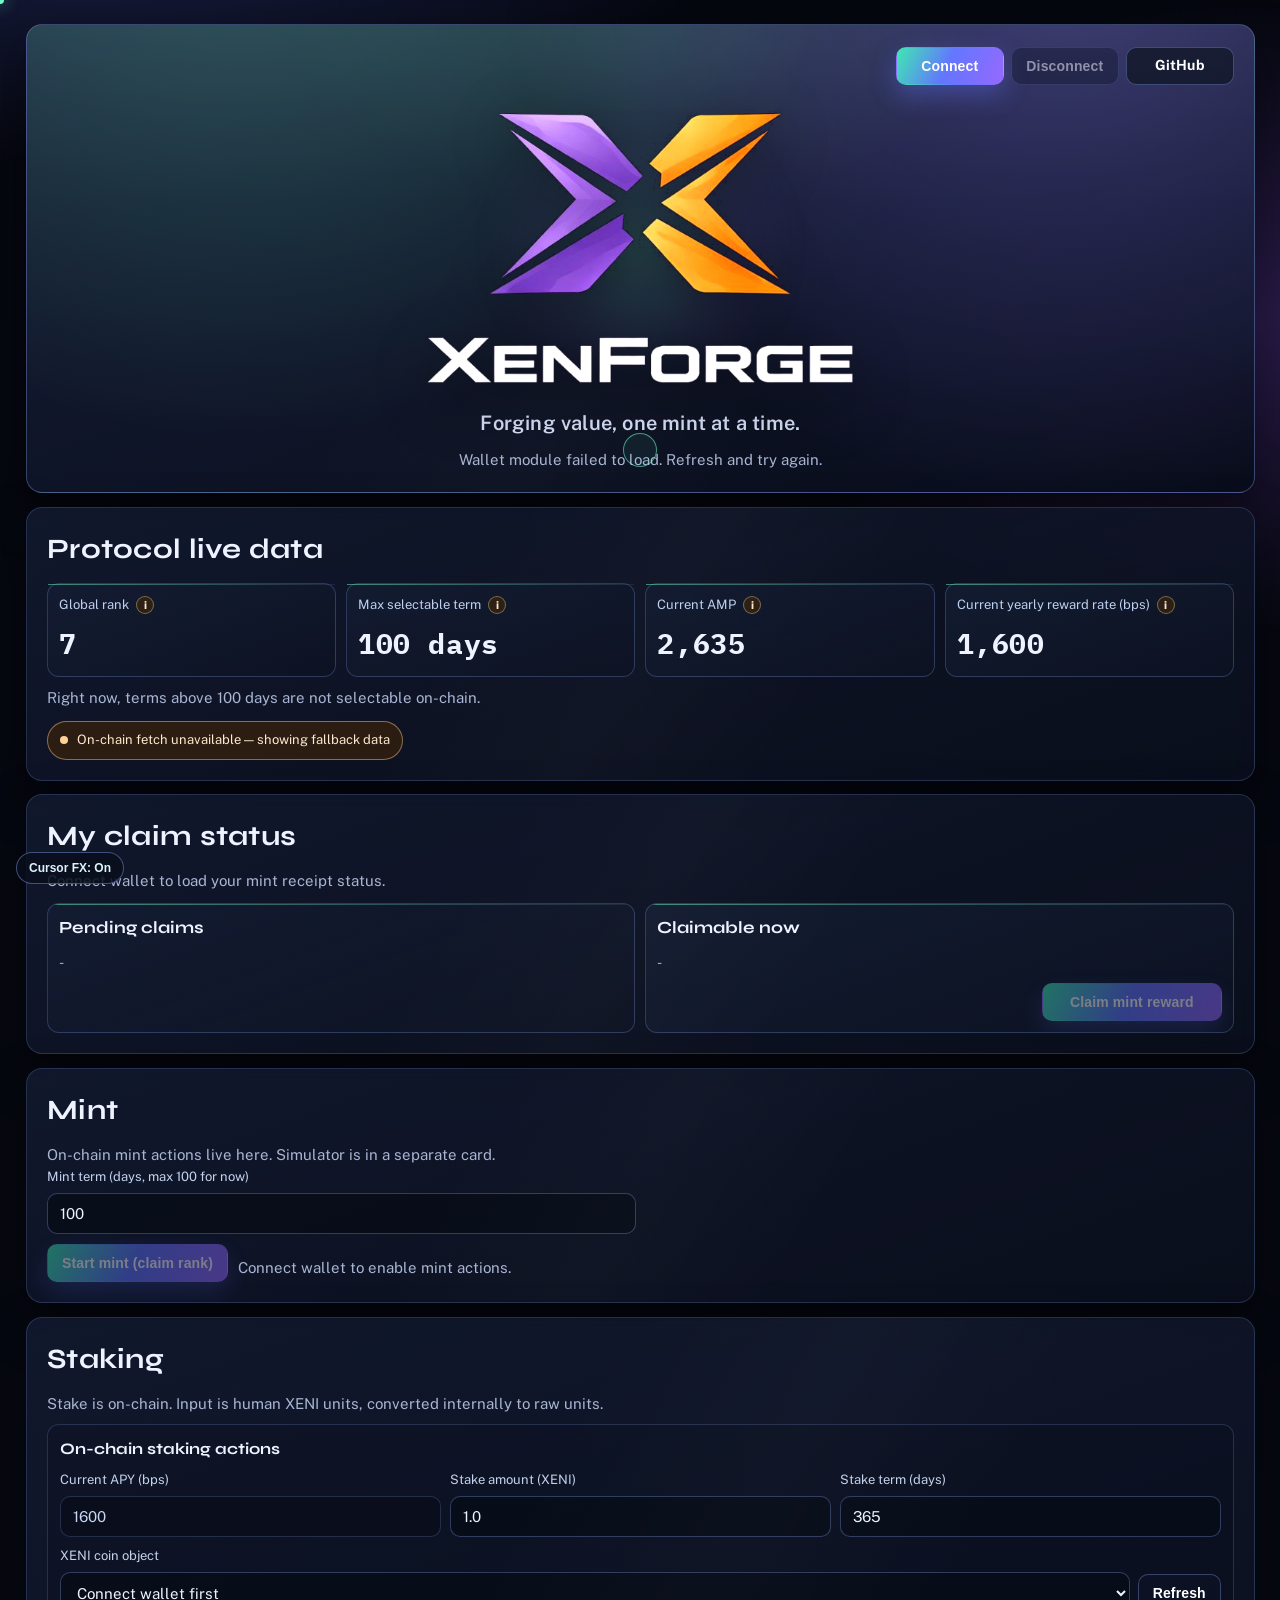
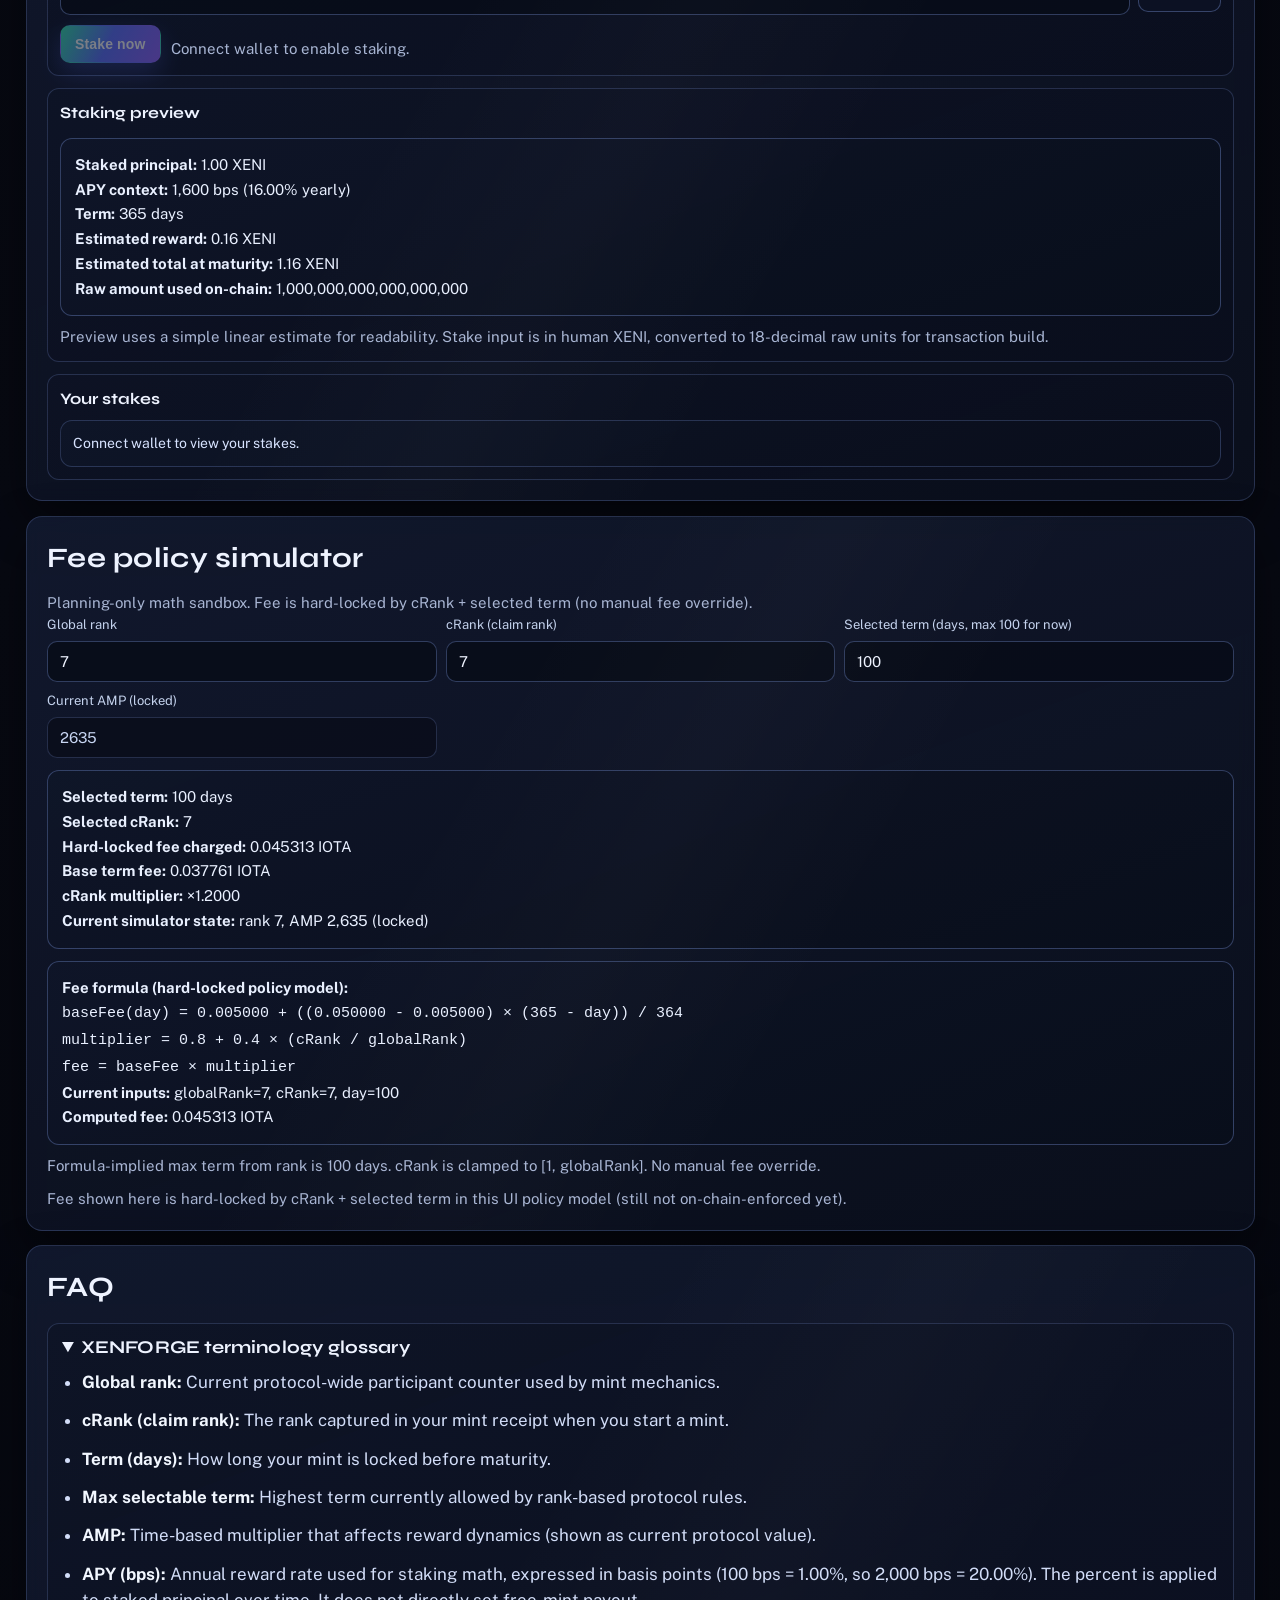
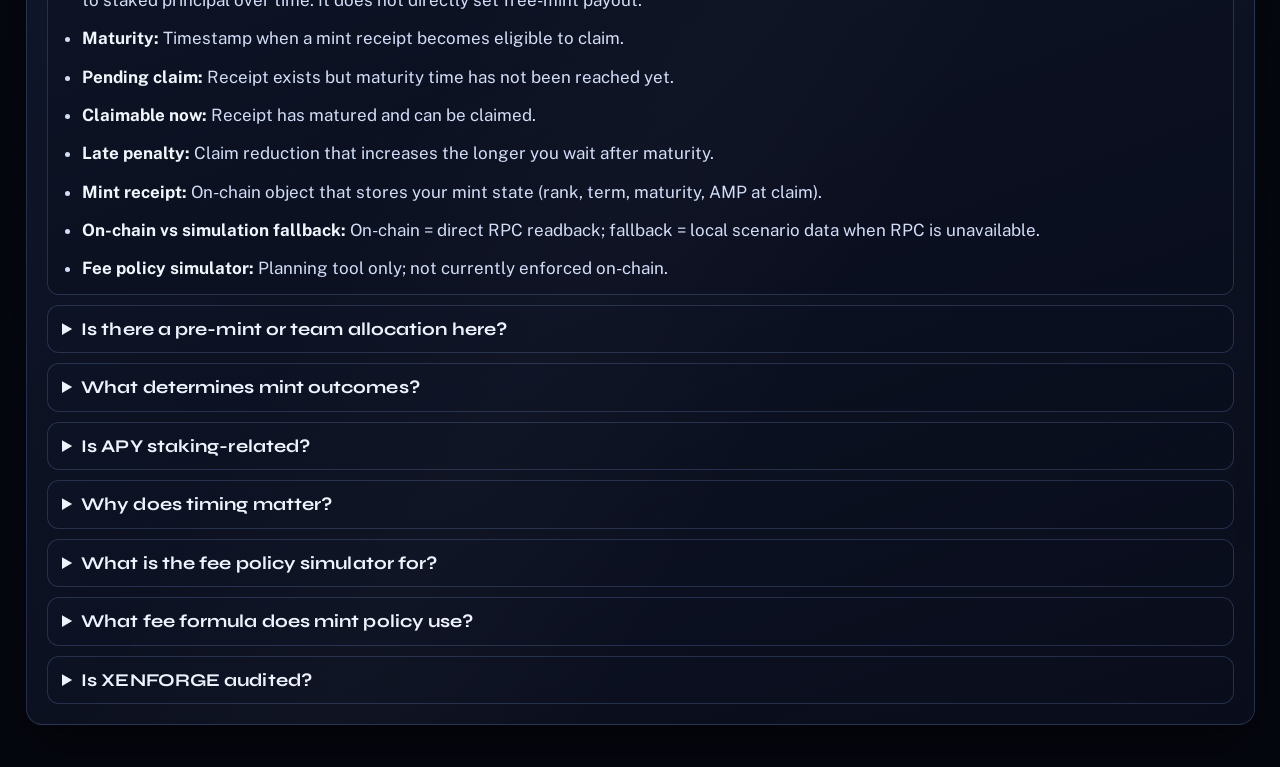
==== web/index.html @ bd79ab34 "xenforge: place claim reward action beside claimable receipt card" ====
<!doctype html>
<html lang="en">
  <head>
    <meta charset="UTF-8" />
    <meta name="viewport" content="width=device-width, initial-scale=1.0" />
    <title>XENFORGE</title>
    <link rel="preconnect" href="https://fonts.googleapis.com" />
    <link rel="preconnect" href="https://fonts.gstatic.com" crossorigin />
    <link href="https://fonts.googleapis.com/css2?family=Syne:wght@700;800&family=Public+Sans:wght@400;500;700;800&family=IBM+Plex+Mono:wght@500;700&display=swap" rel="stylesheet" />
    <link rel="stylesheet" href="./styles.css" />
  </head>
  <body>
    <main class="container">
      <section class="hero card">
        <div class="hero-head">
          <div class="wallet-inline">
            <button id="connectWalletBtn" class="btn primary" type="button">Connect</button>
            <button id="disconnectWalletBtn" class="btn ghost" type="button" disabled>Disconnect</button>
            <a id="githubBtn" class="btn ghost" href="https://github.com/kennermike527-alt/zenforge-iota-move" target="_blank" rel="noopener noreferrer">GitHub</a>
          </div>
        </div>

        <div class="logo-wrap">
          <img src="./assets/zenforge-logo-cutout.png" alt="XENFORGE logo" class="logo" />
        </div>
        <p class="sub hero-tagline">Forging value, one mint at a time.</p>
        <p id="walletStatus" class="subtle">Detecting compatible IOTA wallets…</p>
      </section>

      <section class="card protocol-card">
        <div class="row">
          <h2>Protocol live data</h2>
        </div>

        <div class="metrics">
          <article>
            <div class="label-row"><span class="label">Global rank</span><span class="info-wrap"><span class="info" tabindex="0">i</span><span class="info-tip">Current protocol rank / participant counter.</span></span></div>
            <div id="metricRank" class="value">-</div>
          </article>
          <article>
            <div class="label-row"><span class="label">Max selectable term</span><span class="info-wrap"><span class="info" tabindex="0">i</span><span class="info-tip">Maximum claim term currently allowed by on-chain rank logic.</span></span></div>
            <div id="metricMaxTerm" class="value">-</div>
          </article>
          <article>
            <div class="label-row"><span class="label">Current AMP</span><span class="info-wrap"><span class="info" tabindex="0">i</span><span class="info-tip">Current amplification multiplier from protocol time schedule.</span></span></div>
            <div id="metricAmp" class="value">-</div>
          </article>
          <article>
            <div class="label-row"><span class="label">Current yearly reward rate (bps)</span><span class="info-wrap"><span class="info" tabindex="0">i</span><span class="info-tip">Current annual reward rate in basis points (1 bps = 0.01%).</span></span></div>
            <div id="metricApy" class="value">-</div>
          </article>
        </div>
        <p id="selectableTermHint" class="subtle"></p>
        <div id="liveFetchBar" class="fetch-bar checking">
          <span class="dot" aria-hidden="true"></span>
          <span id="liveFetchText">Checking live chain fetch status…</span>
        </div>
      </section>

      <section class="card">
        <h2>My claim status</h2>
        <p id="claimsHint" class="subtle">Connect wallet to load your mint receipt status.</p>

        <div class="claims-grid">
          <article class="claim-card">
            <h3>Pending claims</h3>
            <div id="pendingClaims" class="claim-body">-</div>
          </article>
          <article class="claim-card">
            <h3>Claimable now</h3>
            <div id="claimableClaims" class="claim-body">-</div>
            <div class="claim-action-row">
              <button id="claimMintBtn" class="btn primary" type="button" disabled>Claim mint reward</button>
            </div>
          </article>
        </div>
      </section>

      <section class="card" id="mintCard">
        <h2>Mint</h2>
        <p class="subtle">On-chain mint actions live here. Simulator is in a separate card.</p>

        <div class="inputs">
          <label>Mint term (days, max 100 for now)<input id="mintTermDays" type="number" min="1" max="100" step="1" value="30" /></label>
        </div>

        <div class="mint-actions">
          <button id="mintNowBtn" class="btn primary" type="button">Start mint (claim rank)</button>
          <span id="mintTxStatus" class="subtle">Connect wallet to enable mint actions.</span>
        </div>
      </section>

      <section class="card" id="stakingCard">
        <h2>Staking</h2>
        <p class="subtle">Stake is on-chain. Input is human XENI units, converted internally to raw units.</p>

        <div class="flow-block">
          <h4 class="flow-title">On-chain staking actions</h4>
          <div class="inputs stake-grid">
            <label>Current APY (bps)<input id="stakeApyBps" type="number" min="0" step="1" value="2000" readonly /></label>
            <label>Stake amount (XENI)<input id="stakeAmount" type="text" inputmode="decimal" value="1.0" /></label>
            <label>Stake term (days)<input id="stakeTermDays" type="number" min="1" max="1000" step="1" value="365" /></label>
            <label class="wide">XENI coin object
              <div class="stake-coin-row">
                <select id="stakeCoinSelect"></select>
                <button id="refreshStakeCoins" class="btn ghost" type="button">Refresh</button>
              </div>
            </label>
          </div>

          <div class="stake-actions">
            <button id="stakeNowBtn" class="btn primary" type="button">Stake now</button>
            <span id="stakeTxStatus" class="subtle">Connect wallet to enable staking.</span>
          </div>
        </div>

        <div class="flow-block">
          <h4 class="flow-title">Staking preview</h4>
          <div id="stakingOutput" class="output-box">Loading staking preview...</div>
          <p id="stakingNote" class="subtle"></p>
        </div>

        <div class="flow-block">
          <h4 class="flow-title">Your stakes</h4>
          <div id="stakeList" class="stakes-list"></div>
        </div>
      </section>

      <section class="card" id="simulatorCard">
        <h2>Fee policy simulator</h2>
        <p class="subtle">Planning-only math sandbox. Fee is hard-locked by cRank + selected term (no manual fee override).</p>

        <div class="inputs sim-grid">
          <label>Global rank<input id="simGlobalRank" type="number" min="1" step="1" value="1" /></label>
          <label>cRank (claim rank)<input id="simCRank" type="number" min="1" step="1" value="1" /></label>
          <label>Selected term (days, max 100 for now)<input id="simTermDays" type="number" min="1" max="100" step="1" value="30" /></label>
          <label>Current AMP (locked)<input id="simAmp" type="number" min="1" step="1" value="3000" readonly /></label>
        </div>

        <div id="feeOutput" class="output-box">Loading simulator...</div>
        <div id="feeFormulaOutput" class="output-box">Loading fee formula...</div>
        <p id="simStateNote" class="subtle"></p>
        <p id="feeNote" class="subtle"></p>
      </section>

      <section id="faq" class="card faq-card">
        <h2>FAQ</h2>

        <details open class="faq-glossary">
          <summary>XENFORGE terminology glossary</summary>
          <ul>
            <li><b>Global rank:</b> Current protocol-wide participant counter used by mint mechanics.</li>
            <li><b>cRank (claim rank):</b> The rank captured in your mint receipt when you start a mint.</li>
            <li><b>Term (days):</b> How long your mint is locked before maturity.</li>
            <li><b>Max selectable term:</b> Highest term currently allowed by rank-based protocol rules.</li>
            <li><b>AMP:</b> Time-based multiplier that affects reward dynamics (shown as current protocol value).</li>
            <li><b>APY (bps):</b> Annual reward rate used for staking math, expressed in basis points (100 bps = 1.00%, so 2,000 bps = 20.00%). The percent is applied to staked principal over time. It does not directly set free-mint payout.</li>
            <li><b>Maturity:</b> Timestamp when a mint receipt becomes eligible to claim.</li>
            <li><b>Pending claim:</b> Receipt exists but maturity time has not been reached yet.</li>
            <li><b>Claimable now:</b> Receipt has matured and can be claimed.</li>
            <li><b>Late penalty:</b> Claim reduction that increases the longer you wait after maturity.</li>
            <li><b>Mint receipt:</b> On-chain object that stores your mint state (rank, term, maturity, AMP at claim).</li>
            <li><b>On-chain vs simulation fallback:</b> On-chain = direct RPC readback; fallback = local scenario data when RPC is unavailable.</li>
            <li><b>Fee policy simulator:</b> Planning tool only; not currently enforced on-chain.</li>
          </ul>
        </details>

        <details>
          <summary>Is there a pre-mint or team allocation here?</summary>
          <p>No. There is no pre-mint or team allocation in this build.</p>
        </details>

        <details>
          <summary>What determines mint outcomes?</summary>
          <p>Free-mint outcomes are driven by cRank vs current global rank (rank delta), selected term, AMP at claim, and claim timing/late-penalty band.</p>
        </details>

        <details>
          <summary>Is APY staking-related?</summary>
          <p>Yes. APY is primarily for staking reward calculations (rate on staked principal over term). Free-mint claim payout uses mint-specific terms (rank delta, term, AMP, and timing).</p>
        </details>

        <details>
          <summary>Why does timing matter?</summary>
          <p>Timing is a user control lever: claim near maturity to protect value. Waiting longer increases the late-claim reduction band.</p>
        </details>

        <details>
          <summary>What is the fee policy simulator for?</summary>
          <p>It is a planning tool for scenario checks (term, fee range, and outcome context). It is intentionally off-chain and does not execute transactions.</p>
        </details>

        <details>
          <summary>What fee formula does mint policy use?</summary>
          <p>Current policy model hard-locks fee by cRank + term:<br/><code>baseFee(day) = baseMin + ((baseMax - baseMin) × (365 - day)) / 364</code><br/><code>multiplier = 0.8 + 0.4 × (cRank / globalRank)</code><br/><code>fee = baseFee × multiplier</code><br/>No manual fee override in the simulator.</p>
        </details>

        <details>
          <summary>Is XENFORGE audited?</summary>
          <p>No. Current build is unaudited and experimental.</p>
        </details>
      </section>
    </main>

    <div id="cursorGlow" class="cursor-glow" aria-hidden="true"></div>
    <div id="cursorDot" class="cursor-dot" aria-hidden="true"></div>
    <button id="cursorToggle" class="cursor-toggle" type="button">Cursor FX: On</button>

    <script type="module" src="./app.js"></script>
  </body>
</html>
---- web/styles.css ----
:root {
  --bg: #070912;
  --bg-soft: #0d1220;
  --card: rgba(12, 17, 32, 0.72);
  --card-strong: rgba(11, 15, 29, 0.9);
  --line: rgba(143, 173, 255, 0.2);
  --line-strong: rgba(143, 173, 255, 0.34);
  --text: #eef3ff;
  --muted: #a8b5d3;
  --mint: #6effc7;
  --amber: #ffd199;
  --violet: #8a7dff;
  --indigo: #5f72ff;
  --danger: #ff8cae;
  --shadow: 0 20px 50px rgba(0, 0, 0, 0.45);
  --lift-shadow: 0 24px 58px rgba(6, 9, 18, 0.7);
  --motion-fast: 150ms;
  --motion-med: 260ms;
}

* {
  box-sizing: border-box;
}

html,
body {
  min-height: 100%;
}

body {
  margin: 0;
  font-family: 'Public Sans', system-ui, sans-serif;
  font-size: 17px;
  line-height: 1.55;
  color: var(--text);
  -webkit-font-smoothing: antialiased;
  text-rendering: optimizeLegibility;
  background:
    radial-gradient(1200px 600px at 7% -5%, rgba(95, 114, 255, 0.32), transparent 60%),
    radial-gradient(900px 540px at 98% 8%, rgba(156, 87, 255, 0.24), transparent 58%),
    radial-gradient(1000px 640px at 50% 120%, rgba(51, 214, 163, 0.17), transparent 62%),
    linear-gradient(180deg, #05070f 0%, #070912 54%, #05070f 100%);
}

@keyframes riseIn {
  from {
    opacity: 0;
    transform: translateY(14px) scale(0.99);
  }
  to {
    opacity: 1;
    transform: translateY(0) scale(1);
  }
}

@keyframes floatLogo {
  0%,
  100% {
    transform: translateY(0px);
  }
  50% {
    transform: translateY(-4px);
  }
}

@keyframes pulseSoft {
  0%,
  100% {
    box-shadow: 0 0 0 0 rgba(110, 255, 199, 0);
  }
  50% {
    box-shadow: 0 0 0 8px rgba(110, 255, 199, 0.08);
  }
}

@keyframes spinHalo {
  from {
    transform: translate(-50%, -50%) rotate(0deg);
  }
  to {
    transform: translate(-50%, -50%) rotate(360deg);
  }
}

body::before {
  content: '';
  position: fixed;
  inset: 0;
  pointer-events: none;
  opacity: 0.14;
  background-image: repeating-linear-gradient(
    to right,
    rgba(255, 255, 255, 0.06) 0,
    rgba(255, 255, 255, 0.06) 1px,
    transparent 1px,
    transparent 56px
  );
}

.container {
  width: min(1600px, 96vw);
  margin: 24px auto 48px;
  display: grid;
  gap: 14px;
}

.card {
  background: linear-gradient(160deg, rgba(19, 27, 50, 0.84), var(--card));
  border: 1px solid var(--line);
  border-radius: 16px;
  padding: 20px;
  box-shadow: var(--shadow);
  backdrop-filter: blur(8px);
  -webkit-backdrop-filter: blur(8px);
  position: relative;
  overflow: hidden;
  transition: transform var(--motion-med) ease, box-shadow var(--motion-med) ease, border-color var(--motion-med) ease;
  animation: riseIn 420ms cubic-bezier(0.2, 0.7, 0.2, 1) both;
}

.card::after {
  content: '';
  position: absolute;
  inset: 0;
  pointer-events: none;
  background: linear-gradient(120deg, transparent 35%, rgba(255, 255, 255, 0.05), transparent 65%);
  opacity: 0.35;
}

.card:hover {
  transform: translateY(-2px);
  box-shadow: var(--lift-shadow);
  border-color: rgba(143, 173, 255, 0.34);
}

.protocol-card {
  overflow: visible;
}

.container > .card:nth-child(1) { animation-delay: 30ms; }
.container > .card:nth-child(2) { animation-delay: 80ms; }
.container > .card:nth-child(3) { animation-delay: 120ms; }
.container > .card:nth-child(4) { animation-delay: 160ms; }
.container > .card:nth-child(5) { animation-delay: 200ms; }

.hero {
  text-align: center;
  padding-top: 22px;
  background:
    radial-gradient(circle at 18% -40%, rgba(110, 255, 199, 0.28), transparent 50%),
    radial-gradient(circle at 85% -20%, rgba(138, 125, 255, 0.34), transparent 48%),
    linear-gradient(160deg, rgba(23, 31, 58, 0.94), rgba(9, 13, 27, 0.96));
  border-color: var(--line-strong);
}

.hero::before {
  content: '';
  position: absolute;
  inset: 0;
  pointer-events: none;
  background:
    radial-gradient(500px 260px at 50% 0%, rgba(110, 255, 199, 0.08), transparent 70%),
    linear-gradient(180deg, rgba(255, 255, 255, 0.03), transparent 40%);
}

.hero-head {
  display: flex;
  justify-content: flex-end;
  align-items: center;
  gap: 8px;
  margin-bottom: 10px;
}

.hero-badge {
  justify-self: start;
  border-radius: 999px;
  font-size: 11px;
  padding: 7px 12px;
  border: 1px solid rgba(110, 255, 199, 0.34);
  color: #dbfff3;
  background: rgba(10, 34, 33, 0.7);
  letter-spacing: 0.08em;
  text-transform: uppercase;
}

.wallet-inline {
  display: grid;
  grid-template-columns: auto auto auto;
  gap: 7px;
}

.wallet-inline .btn {
  height: 38px;
  min-width: 108px;
}

.logo-wrap {
  width: min(460px, 100%);
  margin: 4px auto 6px;
  position: relative;
  animation: floatLogo 6s ease-in-out infinite;
}

.logo {
  width: 100%;
  display: block;
  object-fit: contain;
  filter: saturate(1.12) contrast(1.08) drop-shadow(0 16px 30px rgba(0, 0, 0, 0.45));
  position: relative;
  z-index: 1;
}

.logo-wrap::before {
  content: '';
  position: absolute;
  inset: 16% 12%;
  border-radius: 999px;
  background: radial-gradient(circle, rgba(110, 255, 199, 0.2), rgba(138, 125, 255, 0.08) 52%, transparent 72%);
  filter: blur(18px);
  pointer-events: none;
}

h1,
h2,
h3,
summary {
  font-family: 'Syne', 'Public Sans', sans-serif;
}

h1 {
  margin: 12px 0 6px;
  font-size: clamp(34px, 6.2vw, 52px);
  line-height: 1;
  letter-spacing: 0.02em;
  text-transform: uppercase;
  background: linear-gradient(90deg, #d9fff1, #e7f0ff 45%, #cab8ff 100%);
  -webkit-background-clip: text;
  background-clip: text;
  color: transparent;
  text-shadow: 0 0 26px rgba(110, 255, 199, 0.14);
}

h2 {
  margin: 0 0 12px;
  font-size: clamp(20px, 2.6vw, 28px);
  letter-spacing: 0.01em;
}

h3 {
  margin: 0 0 9px;
  font-size: 17px;
}

.sub {
  color: #d4def7;
  margin: 0;
}

.hero-tagline {
  margin-top: 4px;
  font-size: clamp(16px, 2.2vw, 20px);
  font-weight: 600;
  letter-spacing: 0.01em;
}

.hero-tagline span {
  color: #d8ffef;
}

.subtle {
  color: var(--muted);
  font-size: 15px;
  line-height: 1.5;
  margin: 10px 0 0;
}

.repo-line {
  margin-top: 8px;
}

.repo-link {
  color: #c9f4e5;
  text-decoration: underline;
  text-underline-offset: 2px;
}

.repo-link:hover {
  color: #e8fff6;
}

.risk {
  margin: 12px auto 0;
  width: fit-content;
  border: 1px solid rgba(255, 140, 174, 0.45);
  background: rgba(57, 12, 31, 0.76);
  color: #ffd4e1;
  font-size: 12px;
  border-radius: 999px;
  padding: 7px 12px;
}

.stamp {
  color: #b8c4de;
  font-size: 12px;
  margin-top: 10px;
}

ul {
  margin: 0;
  padding-left: 18px;
  display: grid;
  gap: 8px;
}

.row {
  display: flex;
  justify-content: space-between;
  align-items: center;
  gap: 10px;
}

.badge {
  border-radius: 999px;
  font-size: 13px;
  font-weight: 700;
  padding: 7px 12px;
  border: 1px solid var(--line);
  color: #d1dbf5;
  background: rgba(13, 19, 36, 0.65);
  transition: border-color var(--motion-fast) ease, color var(--motion-fast) ease, background var(--motion-fast) ease;
}

.badge.live {
  border-color: rgba(110, 255, 199, 0.4);
  color: #cbffec;
  background: rgba(10, 42, 33, 0.72);
  animation: pulseSoft 2.8s ease-in-out infinite;
}

.badge.fallback {
  border-color: rgba(255, 209, 153, 0.38);
  color: #ffe7c6;
  background: rgba(53, 33, 13, 0.72);
}

.fetch-bar {
  margin-top: 12px;
  display: inline-flex;
  align-items: center;
  gap: 9px;
  padding: 8px 12px;
  border-radius: 999px;
  border: 1px solid rgba(143, 173, 255, 0.3);
  font-size: 13px;
  color: #d8e3fb;
  background: rgba(11, 18, 33, 0.78);
}

.fetch-bar .dot {
  width: 8px;
  height: 8px;
  border-radius: 999px;
  background: #9fb2dd;
}

.fetch-bar.live {
  border-color: rgba(110, 255, 199, 0.45);
  color: #d2ffef;
  background: rgba(9, 43, 34, 0.78);
}

.fetch-bar.live .dot {
  background: #6effc7;
}

.fetch-bar.fallback {
  border-color: rgba(255, 209, 153, 0.45);
  color: #ffe9cf;
  background: rgba(53, 33, 13, 0.78);
}

.fetch-bar.fallback .dot {
  background: #ffd199;
}

.metrics {
  display: grid;
  grid-template-columns: repeat(4, minmax(0, 1fr));
  gap: 10px;
}

.metrics article,
.claim-card {
  border: 1px solid rgba(143, 173, 255, 0.24);
  border-radius: 12px;
  padding: 11px;
  background: linear-gradient(160deg, rgba(20, 29, 51, 0.88), rgba(13, 19, 35, 0.8));
  transition: transform var(--motion-fast) ease, border-color var(--motion-fast) ease, background var(--motion-med) ease;
  position: relative;
}

.claim-card {
  overflow: hidden;
}

.metrics article {
  overflow: visible;
  z-index: 1;
}

.metrics article:hover,
.metrics article:focus-within {
  z-index: 40;
}

.metrics article::before,
.claim-card::before {
  content: '';
  position: absolute;
  top: 0;
  left: 0;
  right: 0;
  height: 1px;
  background: linear-gradient(90deg, rgba(110, 255, 199, 0.7), rgba(143, 173, 255, 0.15));
  opacity: 0.7;
}

.metrics article:hover,
.claim-card:hover {
  transform: translateY(-1px);
  border-color: rgba(110, 255, 199, 0.35);
  background: linear-gradient(160deg, rgba(25, 37, 65, 0.92), rgba(14, 22, 40, 0.84));
}

.label {
  font-size: 13px;
  color: #bfd0ef;
}

.label-row {
  display: flex;
  align-items: center;
  gap: 7px;
}

.info-wrap {
  position: relative;
  display: inline-flex;
}

.info {
  display: inline-flex;
  width: 18px;
  height: 18px;
  align-items: center;
  justify-content: center;
  border-radius: 999px;
  font-size: 11px;
  font-weight: 800;
  color: #ffe6c9;
  border: 1px solid rgba(255, 209, 153, 0.4);
  background: rgba(58, 37, 14, 0.7);
  cursor: help;
}

.info-tip {
  position: absolute;
  top: calc(100% + 8px);
  left: 0;
  min-width: 220px;
  max-width: min(280px, calc(100vw - 44px));
  padding: 8px 10px;
  border-radius: 10px;
  border: 1px solid rgba(143, 173, 255, 0.35);
  background: rgba(7, 12, 24, 0.96);
  color: #e5eeff;
  font-size: 13px;
  line-height: 1.45;
  display: none;
  pointer-events: none;
  z-index: 20;
  box-shadow: 0 14px 34px rgba(0, 0, 0, 0.4);
}

.info-tip::before {
  content: '';
  position: absolute;
  top: -6px;
  left: 10px;
  width: 10px;
  height: 10px;
  background: rgba(7, 12, 24, 0.96);
  border-left: 1px solid rgba(143, 173, 255, 0.35);
  border-top: 1px solid rgba(143, 173, 255, 0.35);
  transform: rotate(45deg);
}

.metrics article:nth-child(even) .info-tip {
  left: auto;
  right: 0;
}

.metrics article:nth-child(even) .info-tip::before {
  left: auto;
  right: 10px;
}

.info-wrap:hover .info-tip,
.info-wrap:focus-within .info-tip {
  display: block;
}

.info:focus-visible {
  outline: none;
  border-color: rgba(110, 255, 199, 0.65);
  box-shadow: 0 0 0 2px rgba(110, 255, 199, 0.2);
}

.value {
  margin-top: 6px;
  font-size: 28px;
  font-family: 'IBM Plex Mono', ui-monospace, monospace;
  font-weight: 700;
  letter-spacing: 0.02em;
  transition: color var(--motion-fast) ease;
}

.metrics article:hover .value {
  color: #d8ffee;
}

.inputs {
  display: grid;
  grid-template-columns: repeat(2, minmax(0, 1fr));
  gap: 9px;
}

.sim-grid {
  grid-template-columns: repeat(3, minmax(0, 1fr));
}

.stake-grid {
  grid-template-columns: repeat(3, minmax(0, 1fr));
}

.stake-grid .wide {
  grid-column: 1 / -1;
}

.stake-coin-row {
  display: grid;
  grid-template-columns: 1fr auto;
  gap: 8px;
  align-items: center;
}

.mint-actions,
.stake-actions {
  margin-top: 10px;
  display: flex;
  gap: 10px;
  align-items: center;
  flex-wrap: wrap;
}

.stakes-title {
  margin-top: 14px;
}

.stakes-list {
  display: grid;
  gap: 8px;
}

.stake-item {
  border: 1px solid rgba(143, 173, 255, 0.22);
  border-radius: 12px;
  background: linear-gradient(160deg, rgba(15, 22, 41, 0.86), rgba(9, 14, 27, 0.88));
  padding: 12px;
  line-height: 1.55;
  font-size: 14px;
  color: #d7e3ff;
}

.stake-item b {
  color: #f0f6ff;
}

.stake-item-actions {
  margin-top: 10px;
  display: flex;
  gap: 8px;
  justify-content: flex-end;
}

.stake-item-actions .btn {
  min-width: 140px;
}

.tools-card h3 {
  margin: 0 0 8px;
}

.tool-tabs {
  display: inline-flex;
  border: 1px solid rgba(143, 173, 255, 0.28);
  border-radius: 999px;
  padding: 3px;
  background: rgba(10, 15, 30, 0.72);
  gap: 2px;
}

.tab-btn {
  border: 0;
  border-radius: 999px;
  padding: 8px 14px;
  font-size: 13px;
  font-weight: 700;
  color: #b8c8e8;
  background: transparent;
  cursor: pointer;
}

.tab-btn.active {
  color: #eafff7;
  background: linear-gradient(115deg, rgba(56, 230, 176, 0.35), rgba(95, 114, 255, 0.42));
}

.tab-panel {
  margin-top: 10px;
}

.flow-block {
  margin-top: 12px;
  border: 1px solid rgba(143, 173, 255, 0.2);
  border-radius: 12px;
  padding: 12px;
  background: linear-gradient(160deg, rgba(14, 20, 37, 0.66), rgba(10, 14, 29, 0.64));
}

.flow-block:first-of-type {
  margin-top: 8px;
}

.flow-title {
  margin: 0 0 8px;
  font-size: 16px;
  font-family: 'Syne', 'Public Sans', sans-serif;
}

label {
  display: grid;
  gap: 6px;
  font-size: 13px;
  color: #c4d2ed;
}

input,
select {
  width: 100%;
  border: 1px solid rgba(143, 173, 255, 0.3);
  border-radius: 10px;
  background: rgba(8, 12, 24, 0.84);
  color: var(--text);
  padding: 11px 12px;
  font-size: 15px;
  font-family: 'Public Sans', system-ui, sans-serif;
}

input:focus,
select:focus {
  outline: none;
  border-color: rgba(110, 255, 199, 0.55);
  box-shadow: 0 0 0 3px rgba(110, 255, 199, 0.15);
}

input[readonly] {
  background: rgba(10, 14, 28, 0.9);
  border-color: rgba(143, 173, 255, 0.2);
  color: #c8d6f3;
  cursor: not-allowed;
}

.wallet-controls {
  display: grid;
  grid-template-columns: 1fr auto auto;
  gap: 8px;
  margin-top: 8px;
}

.btn {
  border: 1px solid rgba(143, 173, 255, 0.32);
  border-radius: 10px;
  padding: 10px 14px;
  color: #fff;
  cursor: pointer;
  background: linear-gradient(160deg, rgba(35, 46, 78, 0.92), rgba(20, 29, 53, 0.95));
  font-size: 14px;
  font-weight: 700;
  letter-spacing: 0.01em;
  text-decoration: none;
  display: inline-flex;
  align-items: center;
  justify-content: center;
  transition: transform 120ms ease, box-shadow 120ms ease, border-color 120ms ease;
}

.btn:hover {
  transform: translateY(-1px);
  border-color: rgba(143, 173, 255, 0.52);
}

.btn:active {
  transform: translateY(0);
}

.btn.primary {
  background: linear-gradient(115deg, #38e6b0, #5f72ff 48%, #9366ff);
  border-color: transparent;
  box-shadow: 0 10px 24px rgba(95, 114, 255, 0.36);
}

.btn.primary:hover {
  box-shadow: 0 14px 32px rgba(95, 114, 255, 0.46);
}

.btn.ghost {
  background: rgba(13, 19, 37, 0.82);
}

.btn:disabled {
  opacity: 0.45;
  cursor: not-allowed;
}

.output-box {
  margin-top: 12px;
  border: 1px solid rgba(143, 173, 255, 0.3);
  border-radius: 12px;
  background: linear-gradient(160deg, rgba(15, 22, 41, 0.9), rgba(9, 14, 27, 0.92));
  color: #e9f0ff;
  padding: 14px;
  line-height: 1.65;
  font-size: 15px;
}

summary {
  cursor: pointer;
  font-weight: 700;
  letter-spacing: 0.005em;
  transition: color var(--motion-fast) ease;
}

summary:hover {
  color: #d8e6ff;
}

details {
  border-top: 1px solid rgba(143, 173, 255, 0.18);
  padding-top: 9px;
  margin-top: 9px;
}

details:first-of-type {
  border-top: 0;
  padding-top: 0;
  margin-top: 0;
}

details p {
  color: var(--muted);
  font-size: 15px;
  line-height: 1.6;
  margin: 8px 0 0;
}

.faq-card h2 {
  margin-bottom: 14px;
}

.faq-card details {
  border: 1px solid rgba(143, 173, 255, 0.2);
  border-radius: 12px;
  background: linear-gradient(160deg, rgba(14, 20, 37, 0.7), rgba(10, 14, 29, 0.64));
  padding: 12px 14px;
  margin-top: 10px;
}

.faq-card details:first-of-type {
  border-top: 1px solid rgba(143, 173, 255, 0.2);
  padding-top: 12px;
  margin-top: 0;
}

.faq-card summary {
  font-size: 18px;
  line-height: 1.25;
}

.faq-card details[open] summary {
  margin-bottom: 10px;
}

.faq-card details p {
  color: #cedaf4;
  font-size: 15px;
  line-height: 1.6;
  margin-top: 6px;
}

.faq-card details ul {
  margin: 2px 0 0;
  padding-left: 20px;
  gap: 12px;
}

.faq-card details li {
  color: #d2ddf8;
  line-height: 1.55;
}

.faq-card details li b {
  color: #f2f7ff;
}

#claimsHint {
  margin-bottom: 12px;
  line-height: 1.4;
  word-break: break-word;
}

.claims-grid {
  display: grid;
  grid-template-columns: repeat(2, minmax(0, 1fr));
  gap: 10px;
}

.claim-body {
  color: var(--muted);
  font-size: 14px;
  line-height: 1.6;
}

.claim-action-row {
  margin-top: 10px;
  display: flex;
  justify-content: flex-end;
}

.claim-action-row .btn {
  min-width: 180px;
}

.claim-ok {
  color: var(--mint);
}

.claim-warn {
  color: var(--amber);
}

.cursor-dot,
.cursor-glow {
  position: fixed;
  top: 0;
  left: 0;
  transform: translate(-50%, -50%);
  pointer-events: none;
  z-index: 9999;
  opacity: 0;
}

.cursor-dot {
  width: 8px;
  height: 8px;
  border-radius: 999px;
  background: #6effc7;
  box-shadow: 0 0 16px rgba(110, 255, 199, 0.75);
}

.cursor-glow {
  width: 34px;
  height: 34px;
  border-radius: 999px;
  border: 1px solid rgba(110, 255, 199, 0.55);
  background: rgba(110, 255, 199, 0.06);
  transition: width 120ms ease, height 120ms ease, border-color 120ms ease, background 120ms ease;
}

.cursor-glow.active {
  width: 52px;
  height: 52px;
  border-color: rgba(143, 173, 255, 0.8);
  background: rgba(143, 173, 255, 0.14);
}

.cursor-toggle {
  position: fixed;
  left: 16px;
  bottom: 16px;
  z-index: 10000;
  border: 1px solid rgba(143, 173, 255, 0.42);
  border-radius: 999px;
  padding: 8px 12px;
  font-size: 12px;
  font-weight: 700;
  color: #dff3ff;
  background: rgba(9, 15, 28, 0.86);
}

.cursor-toggle:hover {
  border-color: rgba(110, 255, 199, 0.52);
}

@media (hover: hover) and (pointer: fine) {
  body.cursor-fx-enabled,
  body.cursor-fx-enabled a,
  body.cursor-fx-enabled button,
  body.cursor-fx-enabled input,
  body.cursor-fx-enabled select,
  body.cursor-fx-enabled textarea,
  body.cursor-fx-enabled summary,
  body.cursor-fx-enabled [role='button'] {
    cursor: none !important;
  }

  body.cursor-fx-enabled .cursor-dot,
  body.cursor-fx-enabled .cursor-glow {
    opacity: 1;
  }
}

@media (hover: none), (pointer: coarse) {
  .cursor-toggle,
  .cursor-dot,
  .cursor-glow {
    display: none !important;
  }
}

@media (prefers-reduced-motion: reduce) {
  *,
  *::before,
  *::after {
    animation: none !important;
    transition-duration: 0ms !important;
    scroll-behavior: auto !important;
  }

  .cursor-toggle,
  .cursor-dot,
  .cursor-glow {
    display: none !important;
  }
}

@media (max-width: 980px) {
  .metrics {
    grid-template-columns: repeat(2, minmax(0, 1fr));
  }

  .sim-grid,
  .stake-grid {
    grid-template-columns: repeat(2, minmax(0, 1fr));
  }
}

@media (max-width: 840px) {
  .faq-card summary {
    font-size: 16px;
  }

  .faq-card details {
    padding: 11px 12px;
  }

  .inputs {
    grid-template-columns: 1fr;
  }

  .sim-grid,
  .stake-grid {
    grid-template-columns: 1fr;
  }

  .wallet-controls {
    grid-template-columns: 1fr;
  }

  .stake-coin-row {
    grid-template-columns: 1fr;
  }

  .hero-head {
    grid-template-columns: 1fr;
  }

  .wallet-inline {
    grid-template-columns: 1fr;
    min-width: 0;
  }

  .claims-grid {
    grid-template-columns: 1fr;
  }

  .claim-action-row {
    justify-content: flex-start;
  }
}
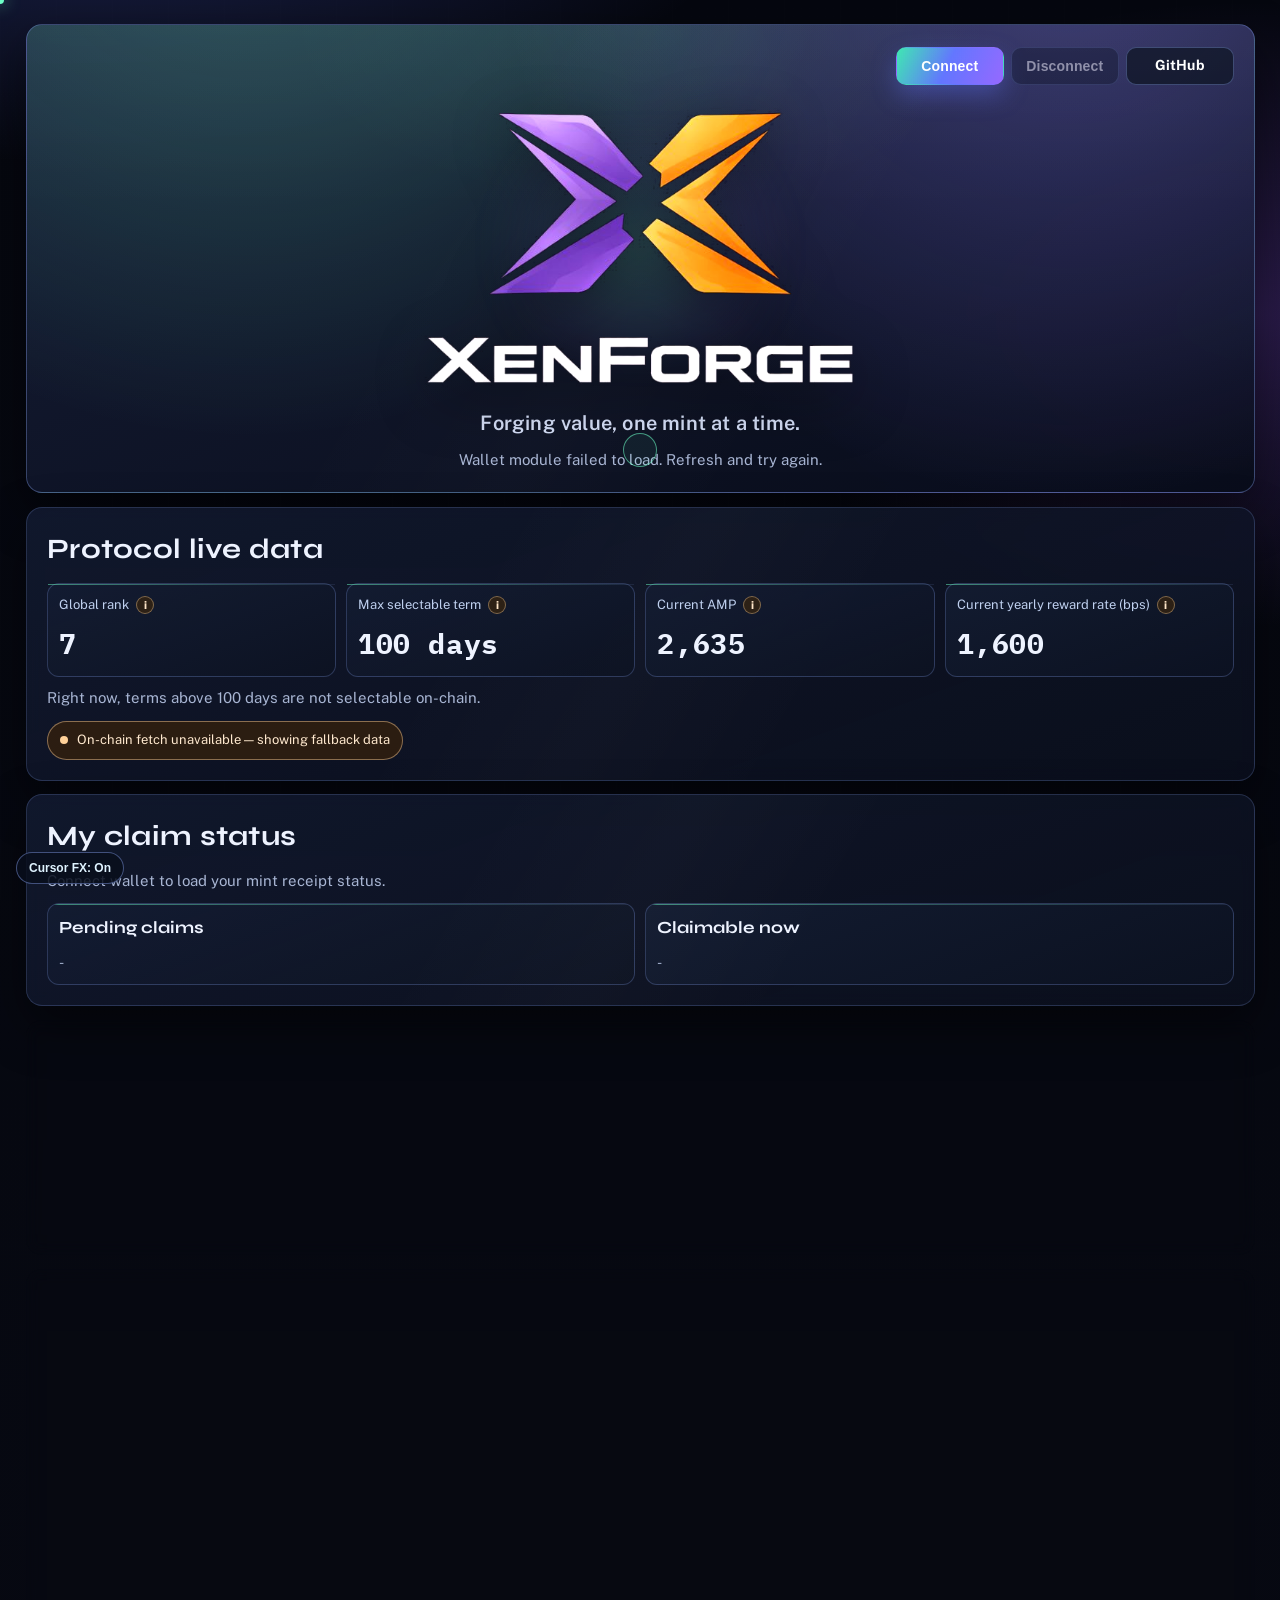
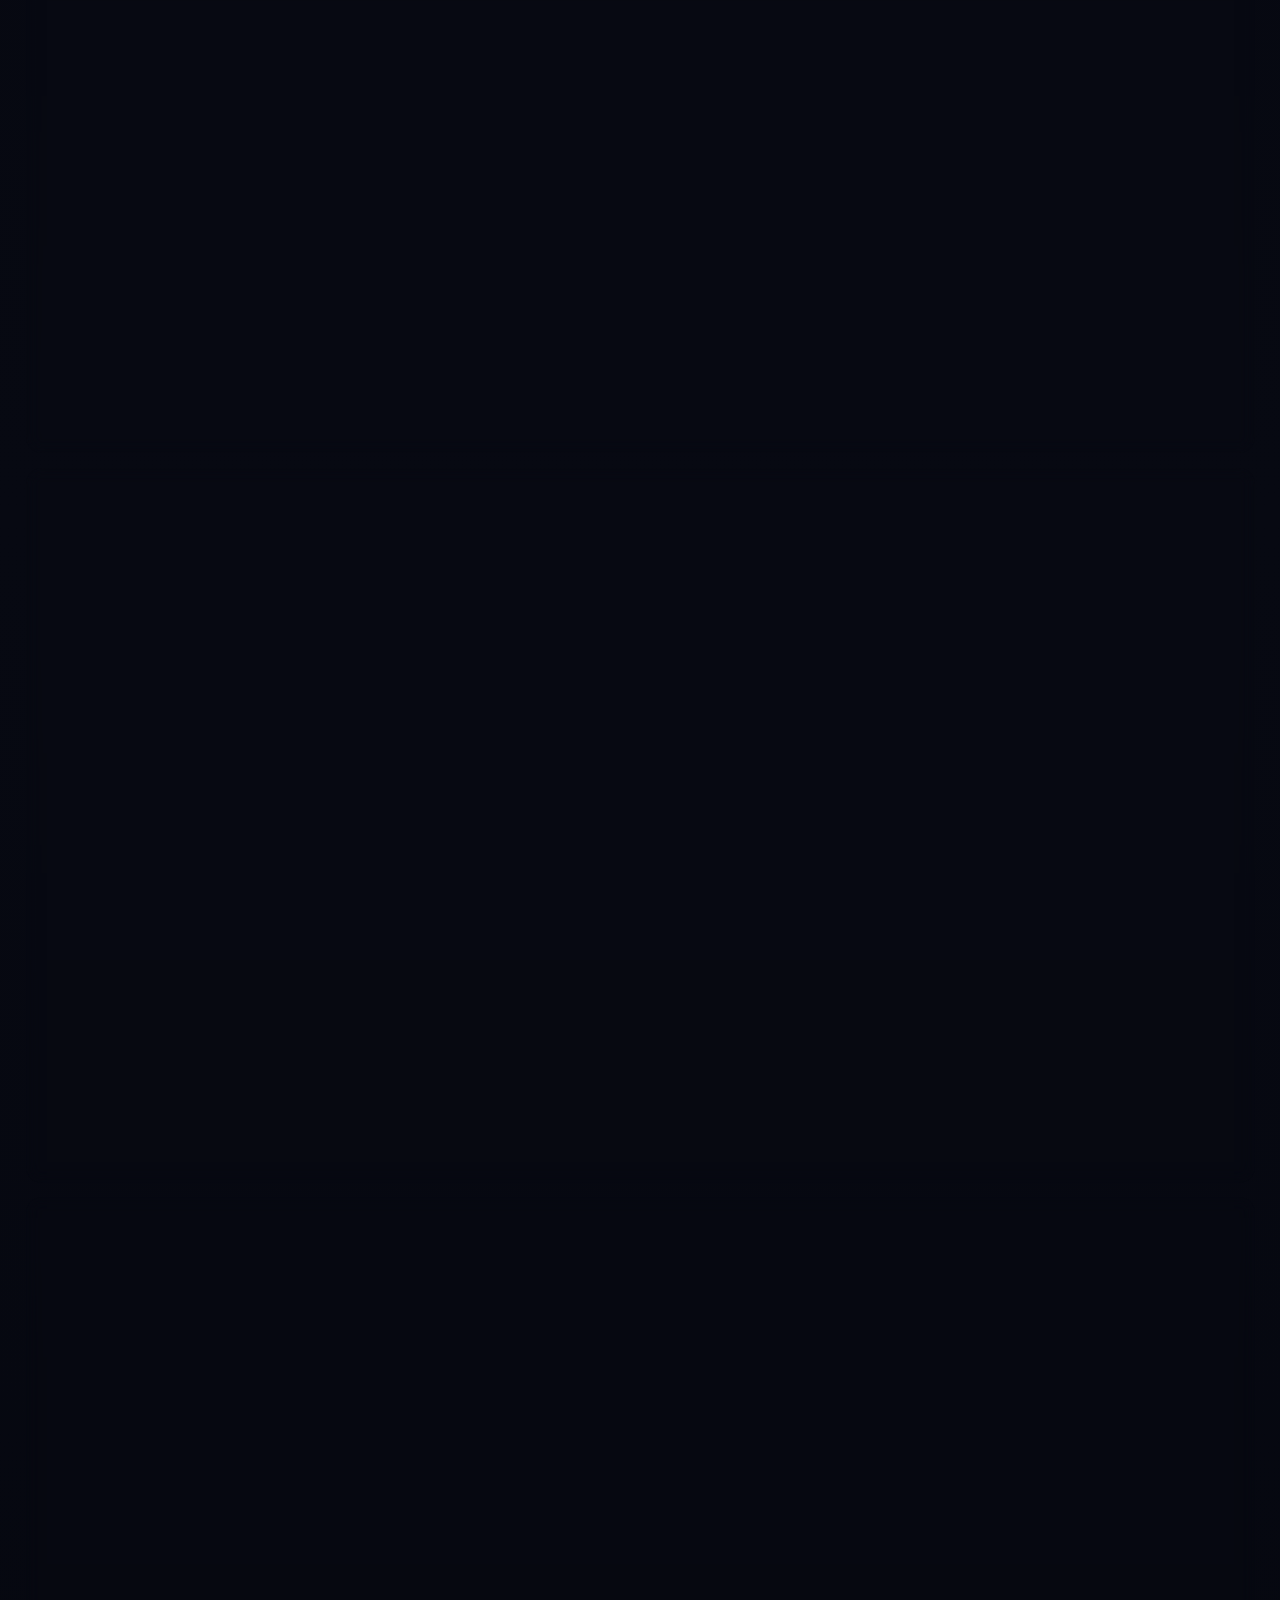
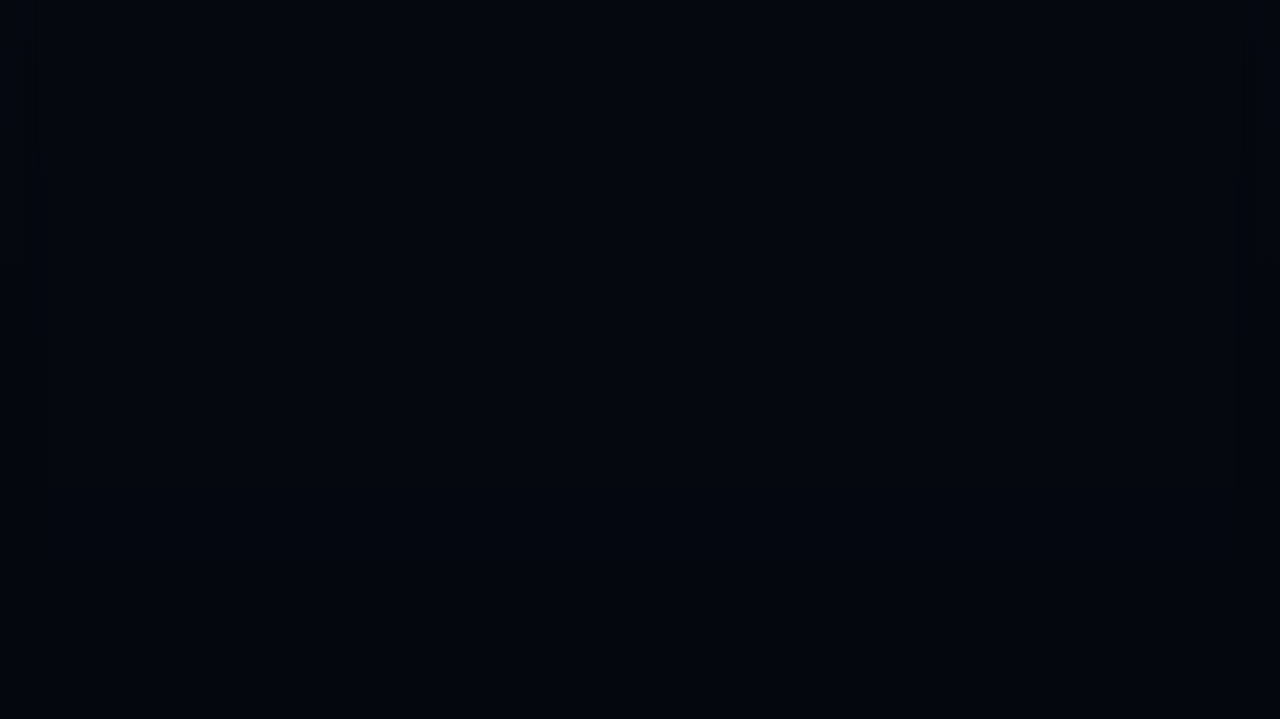
==== commit ef391a6d: "xenforge: hard-hide claim action row with display none when not claimable" ====
--- a/web/index.html
+++ b/web/index.html
@@ -69,7 +69,7 @@
           <article class="claim-card">
             <h3>Claimable now</h3>
             <div id="claimableClaims" class="claim-body">-</div>
-            <div class="claim-action-row">
+            <div id="claimActionRow" class="claim-action-row" style="display:none" hidden aria-hidden="true">
               <button id="claimMintBtn" class="btn primary" type="button" disabled>Claim mint reward</button>
             </div>
           </article>
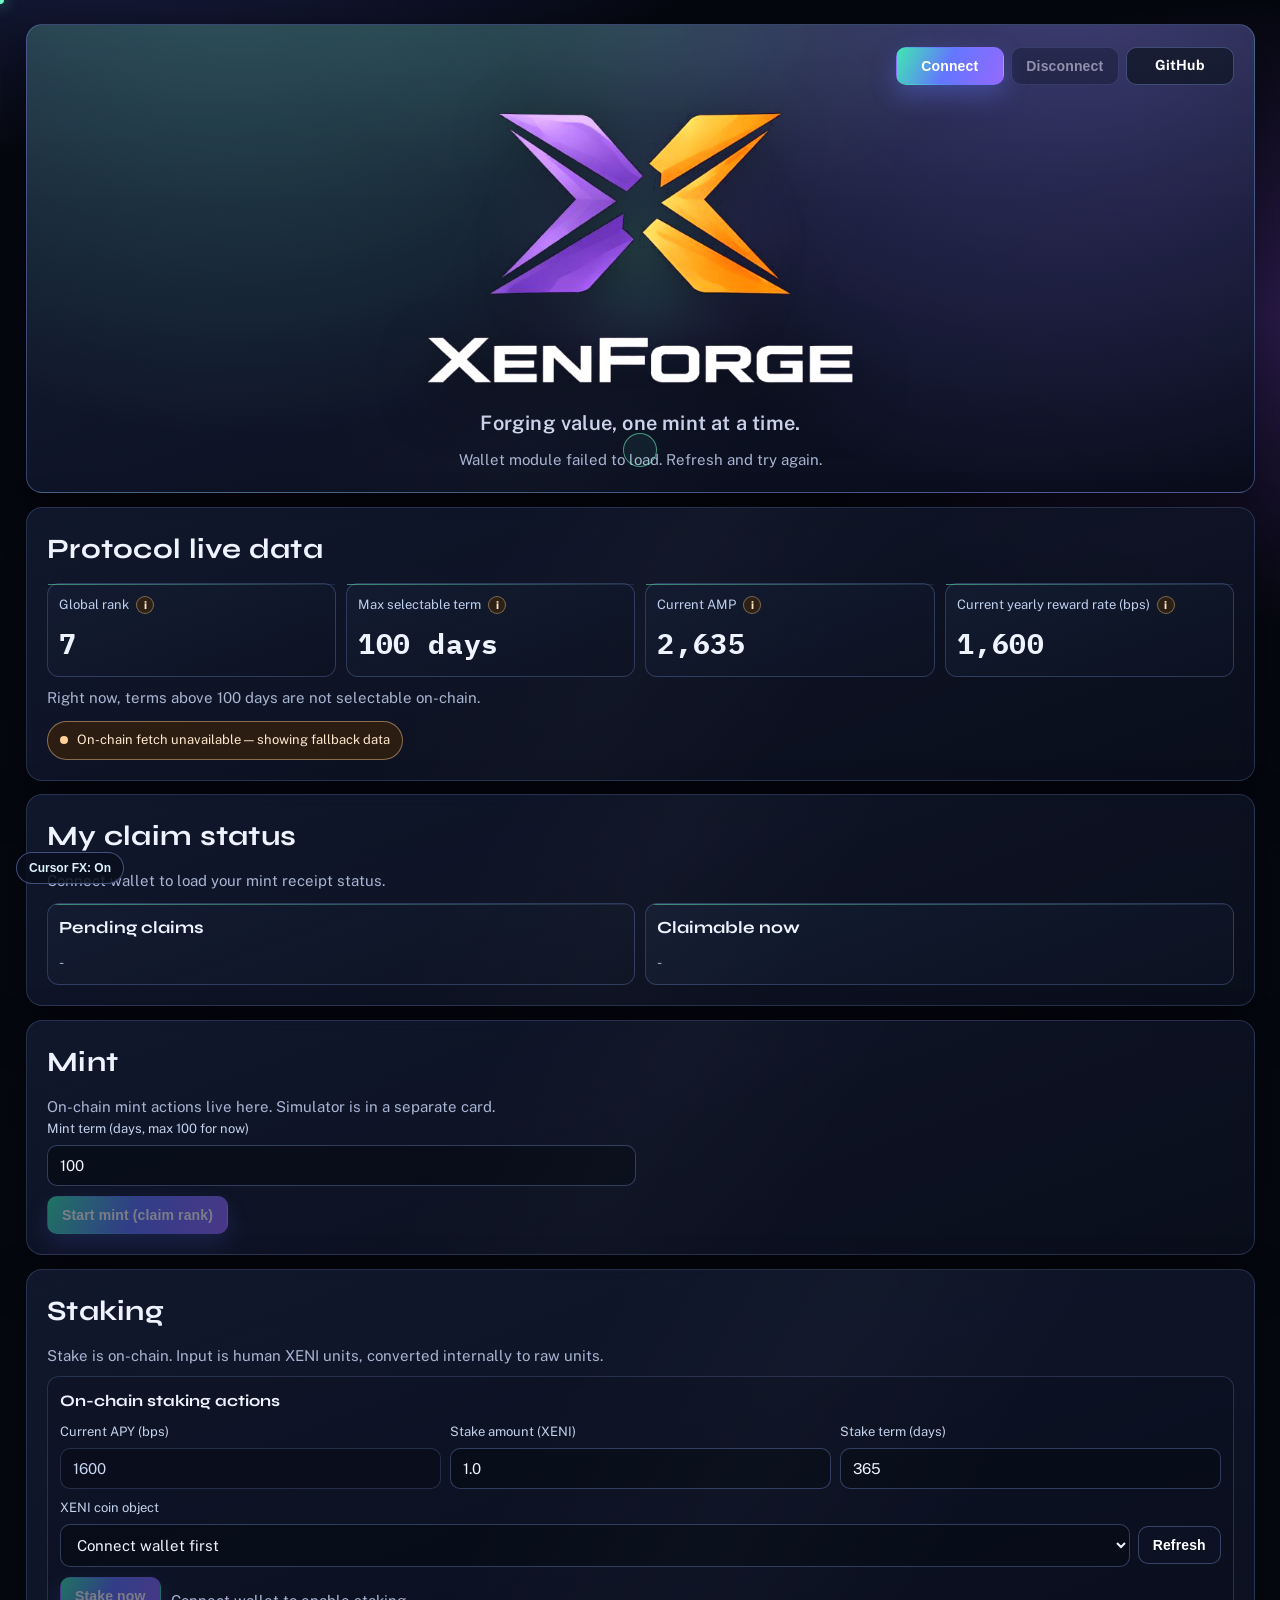
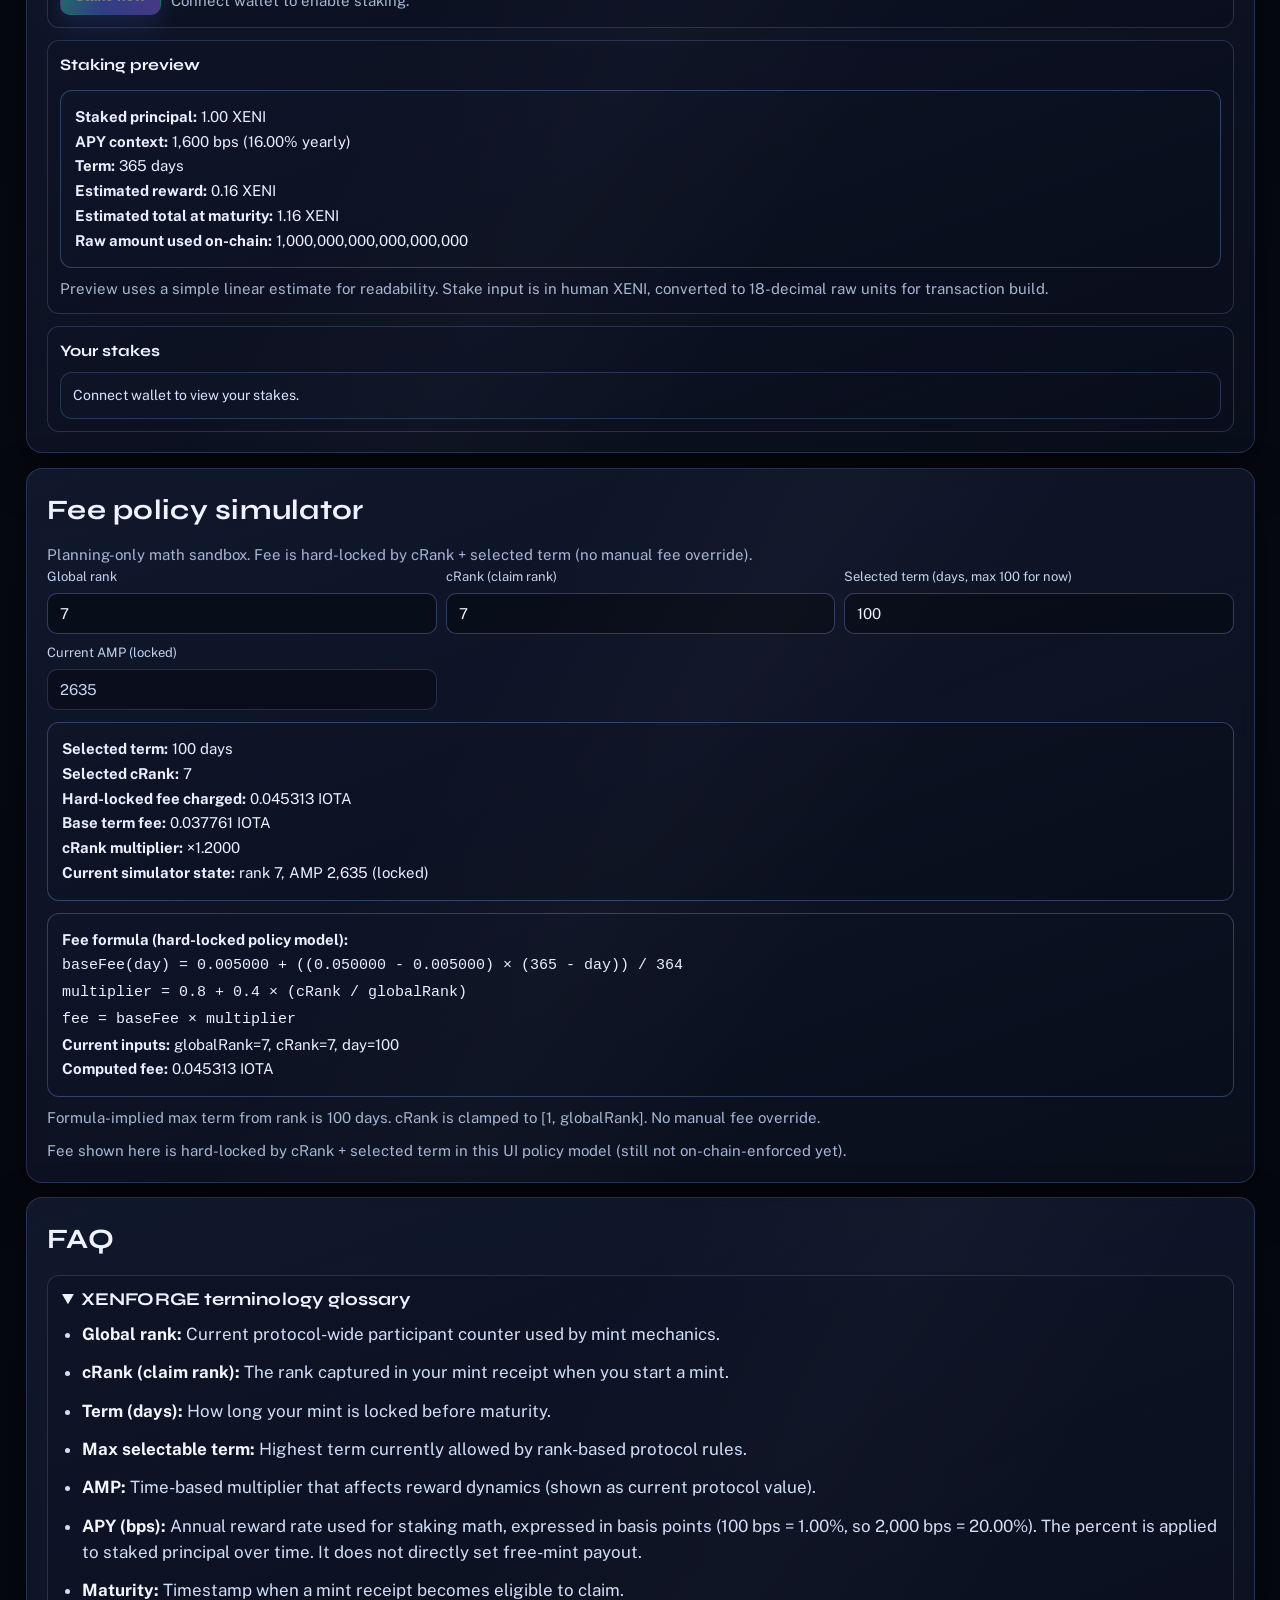
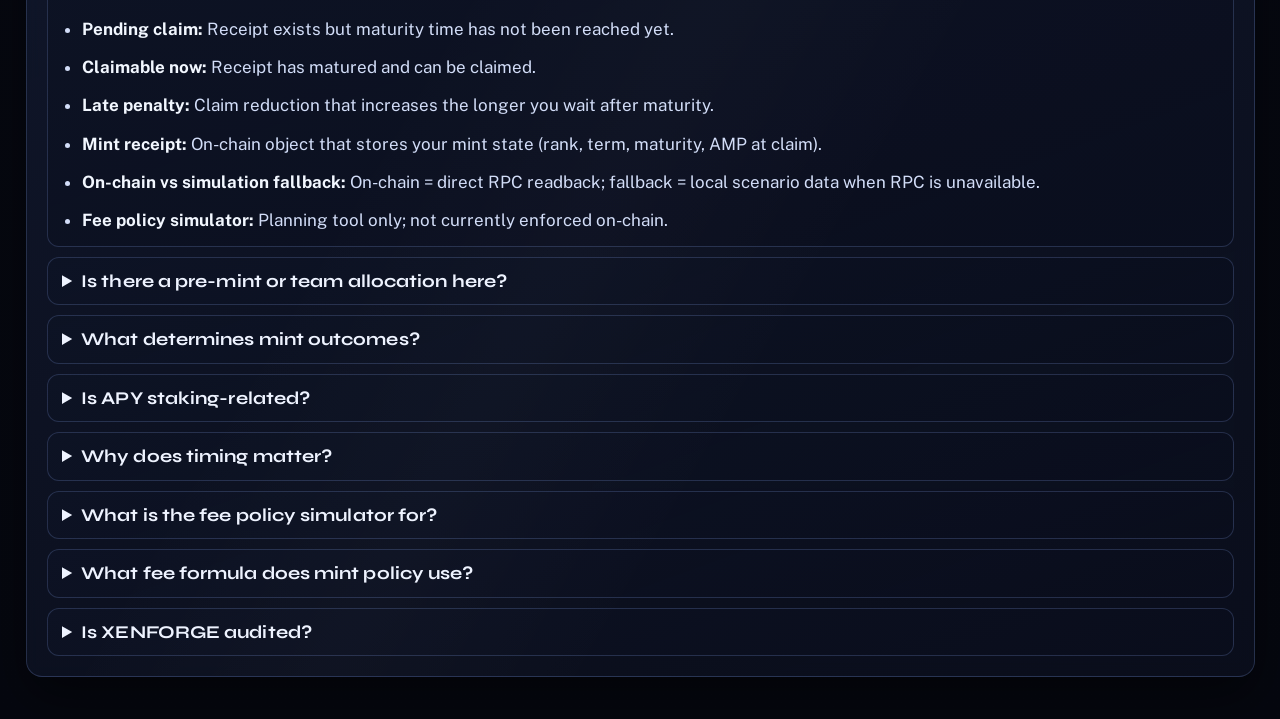
==== commit aef08abb: "xenforge: remove default mint status text and hide empty status row" ====
--- a/web/index.html
+++ b/web/index.html
@@ -86,7 +86,7 @@
 
         <div class="mint-actions">
           <button id="mintNowBtn" class="btn primary" type="button">Start mint (claim rank)</button>
-          <span id="mintTxStatus" class="subtle">Connect wallet to enable mint actions.</span>
+          <span id="mintTxStatus" class="subtle"></span>
         </div>
       </section>
 
--- a/web/styles.css
+++ b/web/styles.css
@@ -563,6 +563,10 @@
   flex-wrap: wrap;
 }
 
+#mintTxStatus:empty {
+  display: none;
+}
+
 .stakes-title {
   margin-top: 14px;
 }
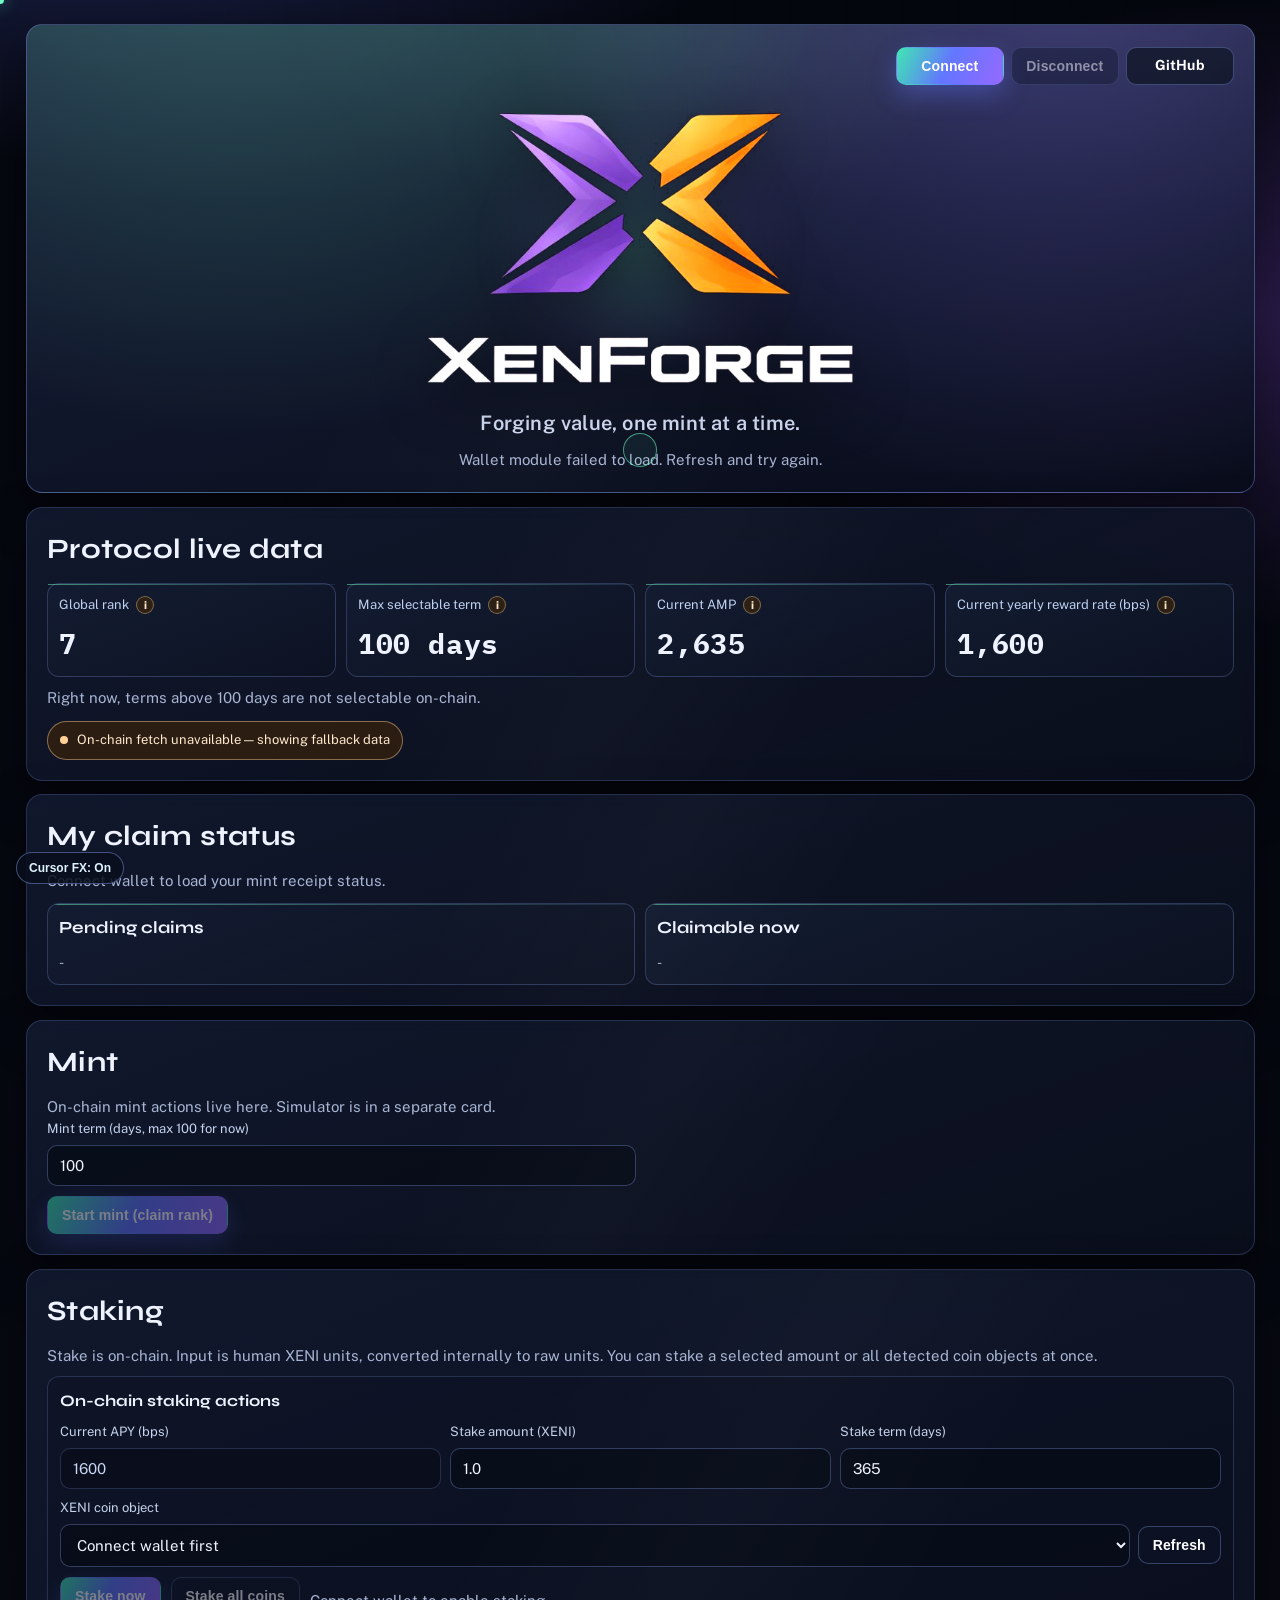
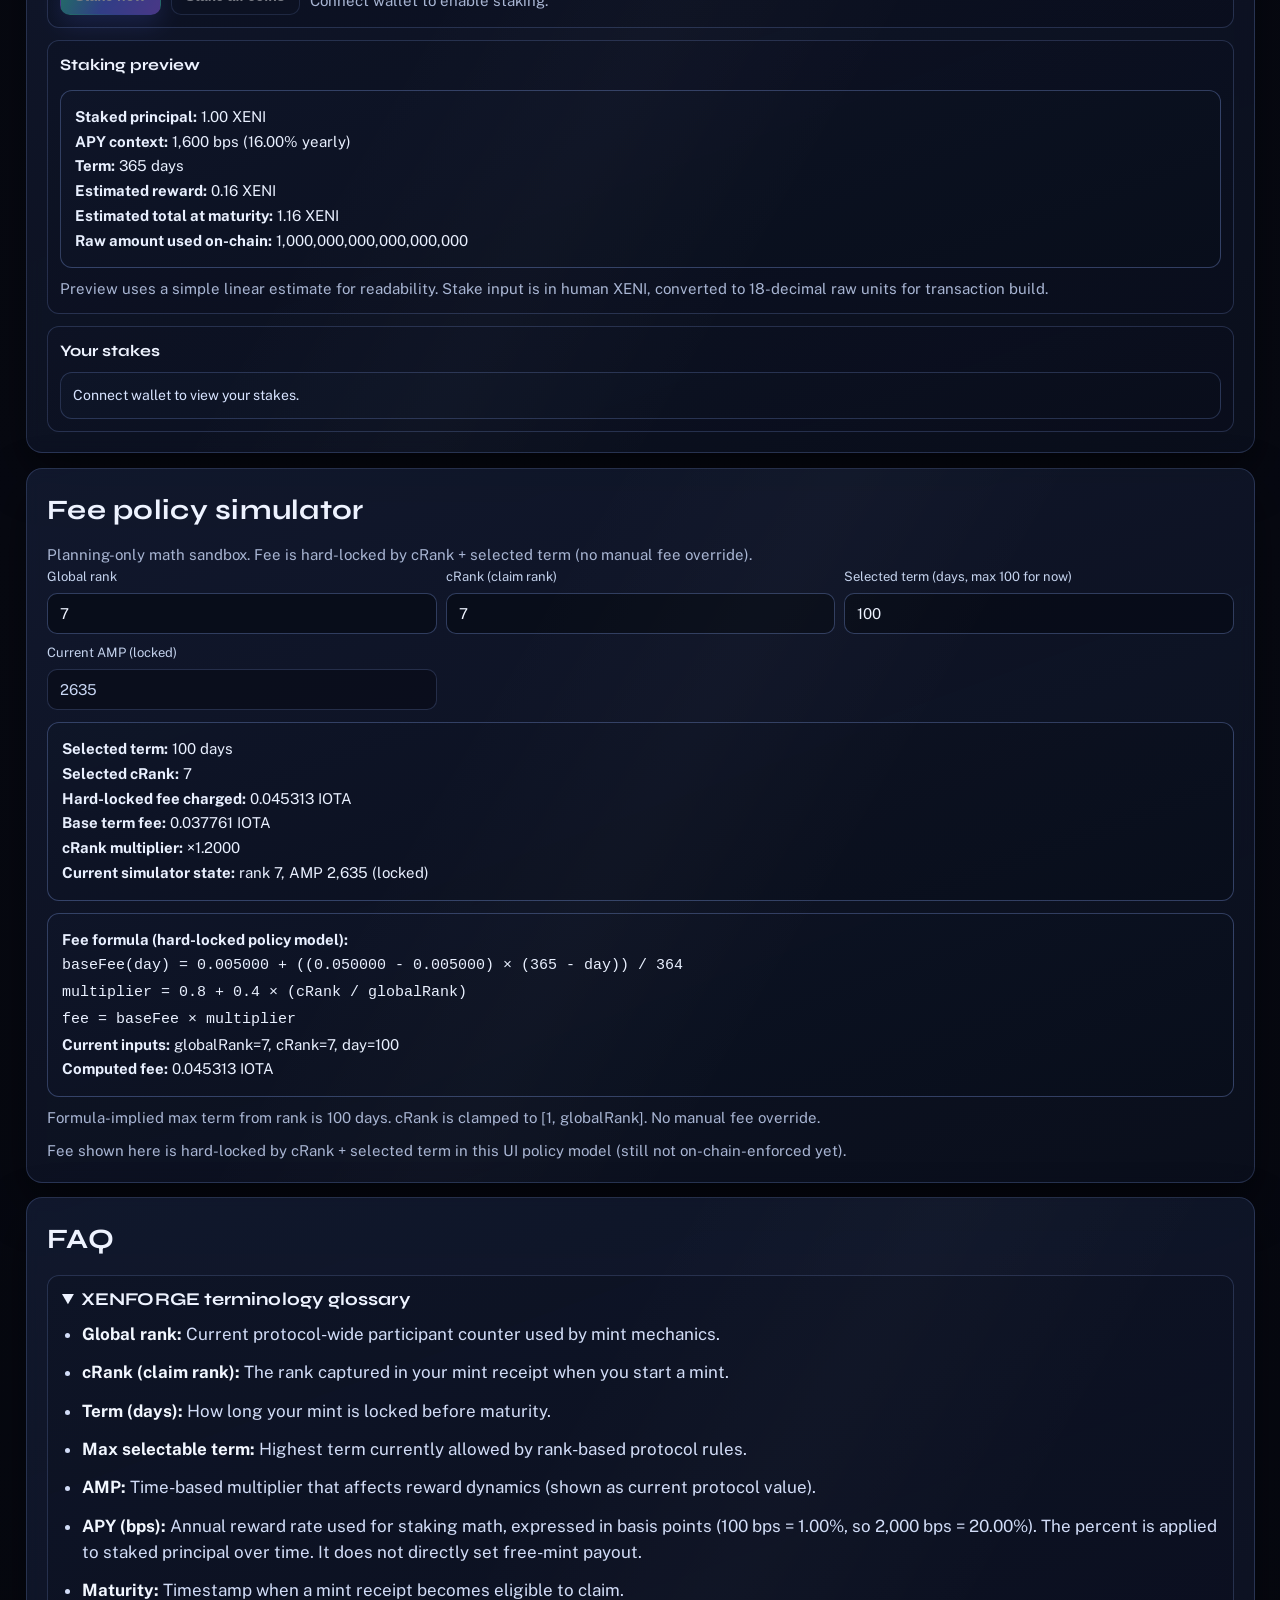
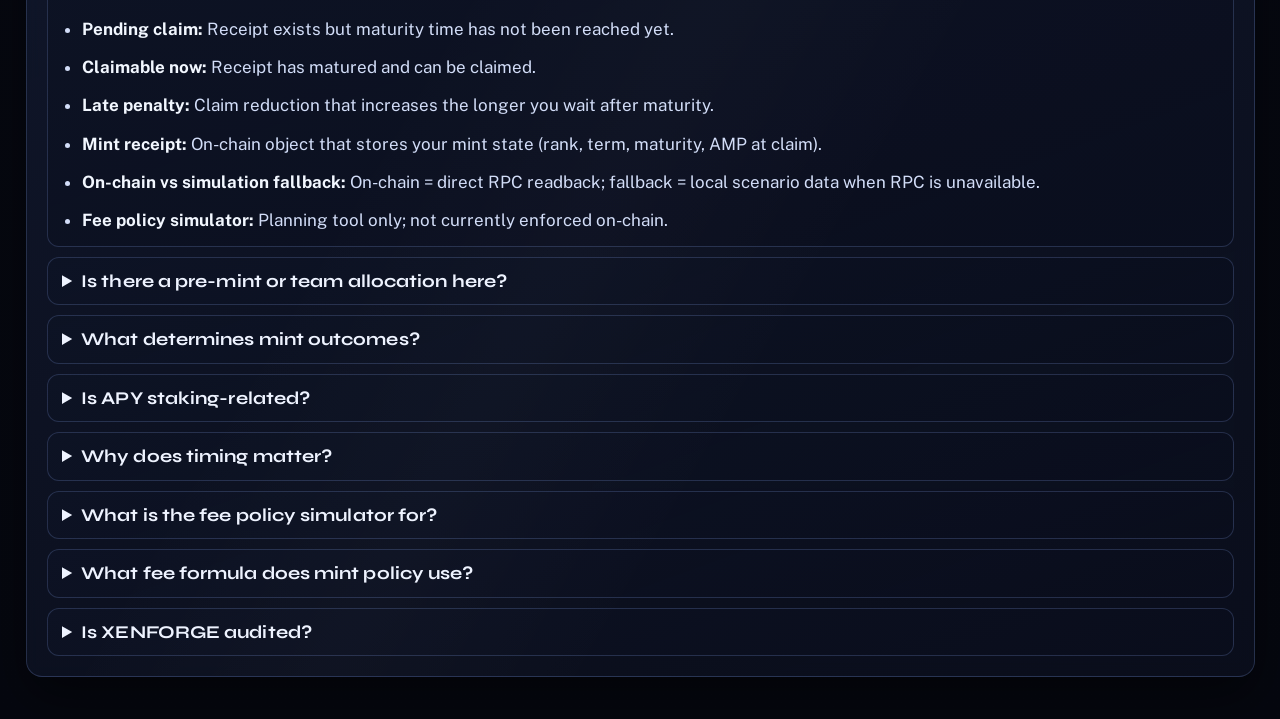
==== commit 35ca2563: "xenforge: add optional stake-all action with coin merge flow" ====
--- a/web/index.html
+++ b/web/index.html
@@ -92,7 +92,7 @@
 
       <section class="card" id="stakingCard">
         <h2>Staking</h2>
-        <p class="subtle">Stake is on-chain. Input is human XENI units, converted internally to raw units.</p>
+        <p class="subtle">Stake is on-chain. Input is human XENI units, converted internally to raw units. You can stake a selected amount or all detected coin objects at once.</p>
 
         <div class="flow-block">
           <h4 class="flow-title">On-chain staking actions</h4>
@@ -110,6 +110,7 @@
 
           <div class="stake-actions">
             <button id="stakeNowBtn" class="btn primary" type="button">Stake now</button>
+            <button id="stakeAllBtn" class="btn ghost" type="button">Stake all coins</button>
             <span id="stakeTxStatus" class="subtle">Connect wallet to enable staking.</span>
           </div>
         </div>
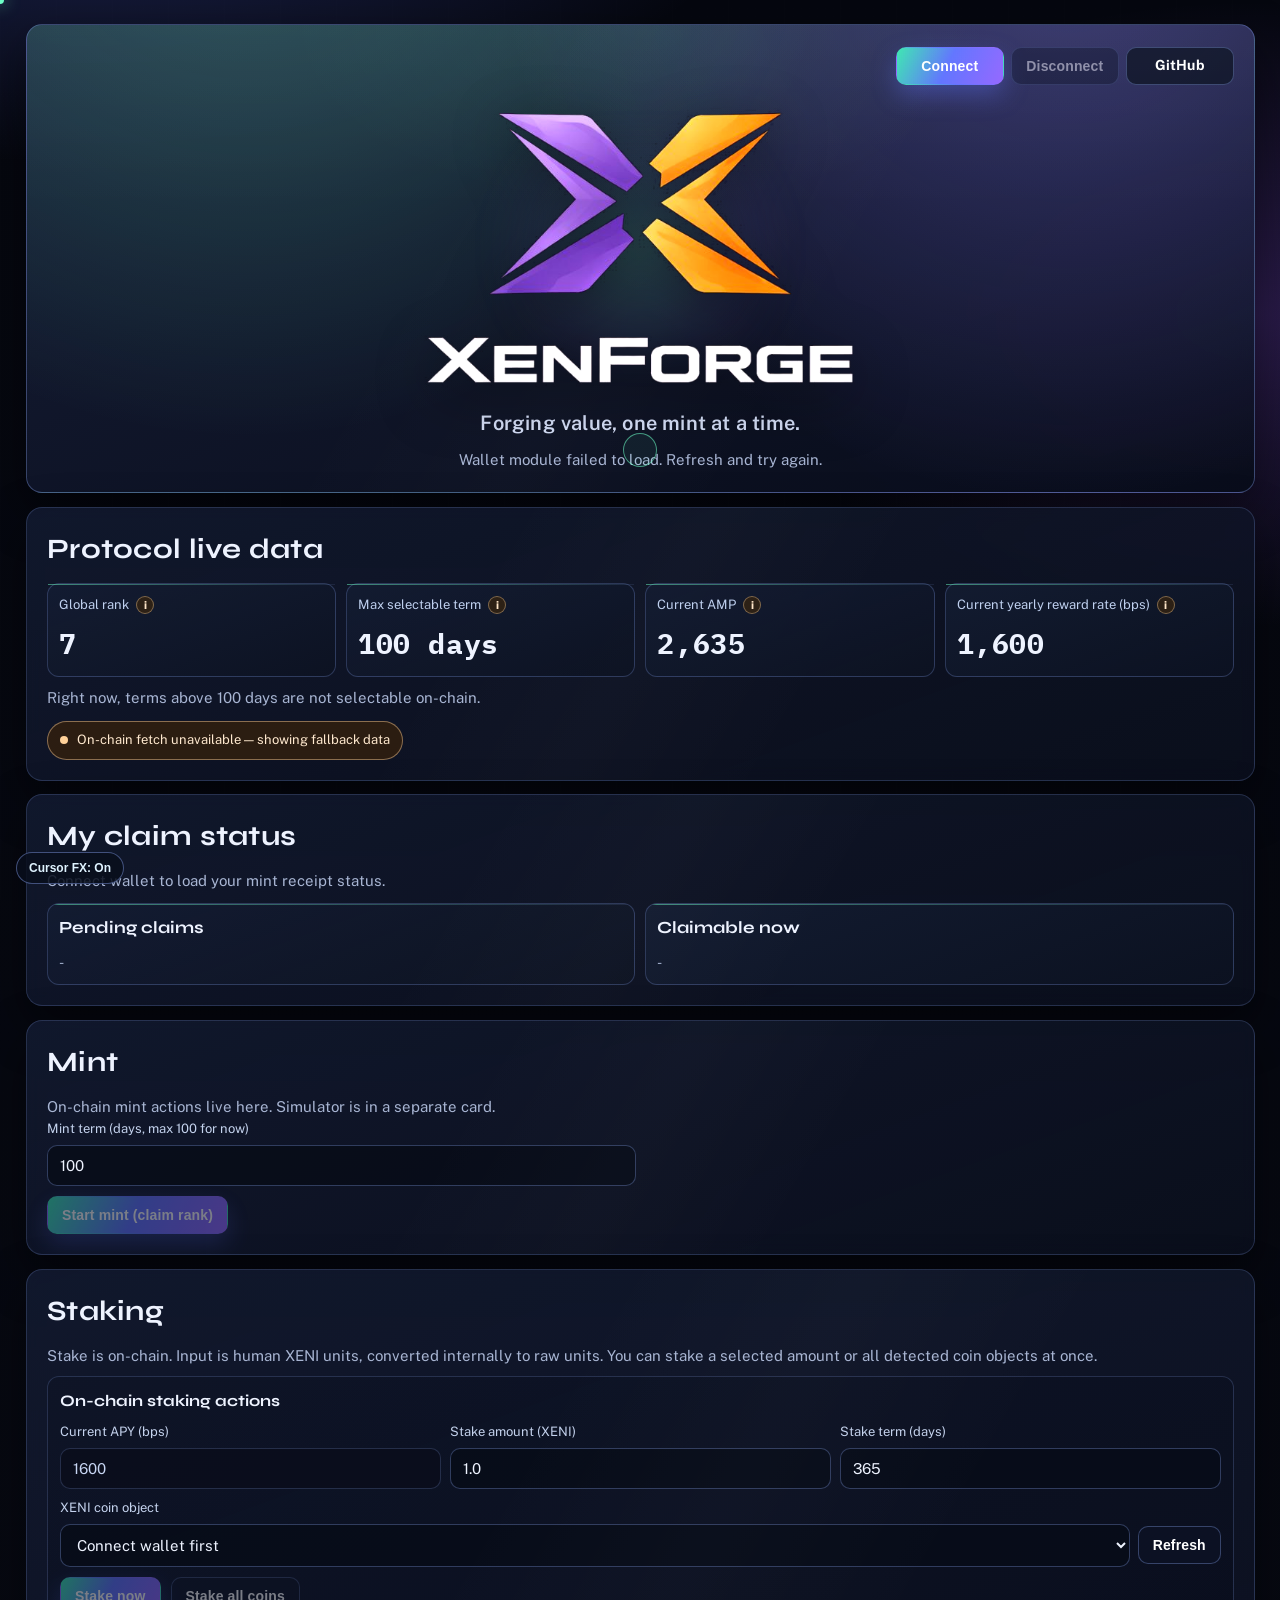
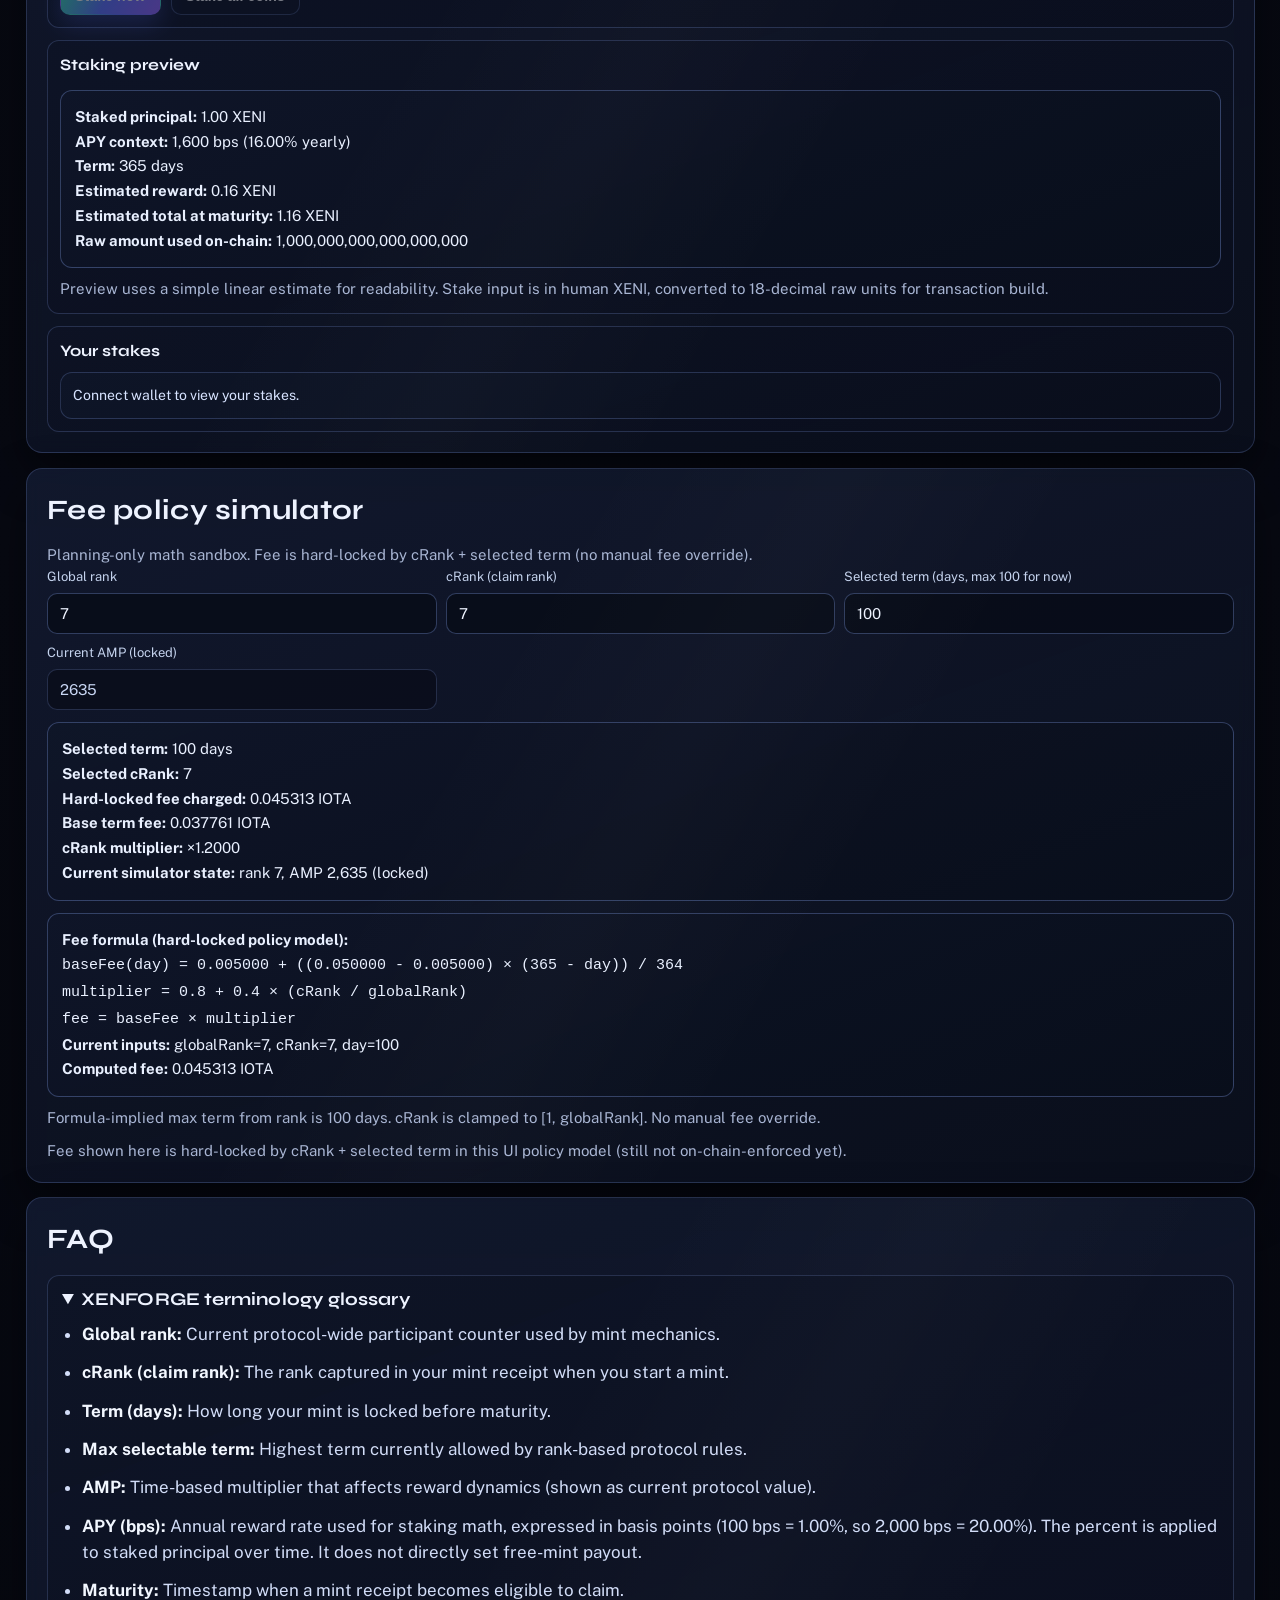
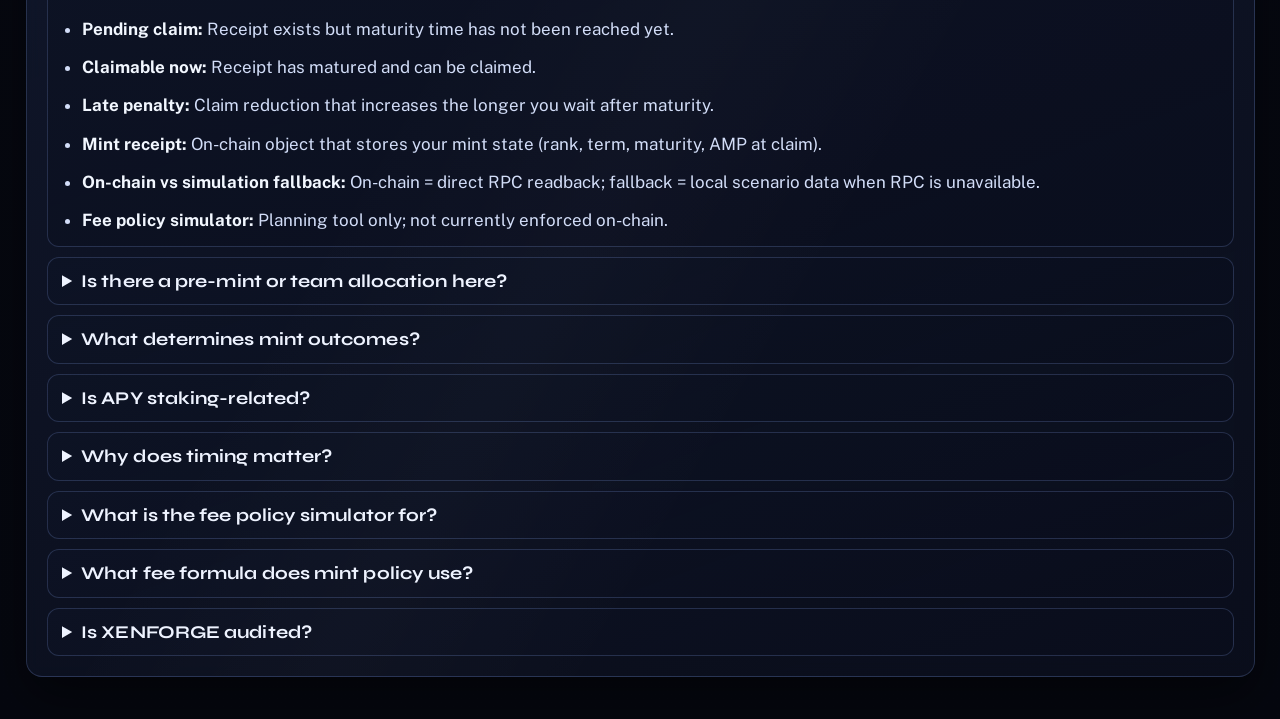
==== commit e23eb9e0: "xenforge: remove default staking status line and clarify mint one-active-at-a-time UX copy" ====
--- a/web/index.html
+++ b/web/index.html
@@ -111,7 +111,7 @@
           <div class="stake-actions">
             <button id="stakeNowBtn" class="btn primary" type="button">Stake now</button>
             <button id="stakeAllBtn" class="btn ghost" type="button">Stake all coins</button>
-            <span id="stakeTxStatus" class="subtle">Connect wallet to enable staking.</span>
+            <span id="stakeTxStatus" class="subtle"></span>
           </div>
         </div>
 
--- a/web/styles.css
+++ b/web/styles.css
@@ -563,7 +563,8 @@
   flex-wrap: wrap;
 }
 
-#mintTxStatus:empty {
+#mintTxStatus:empty,
+#stakeTxStatus:empty {
   display: none;
 }
 
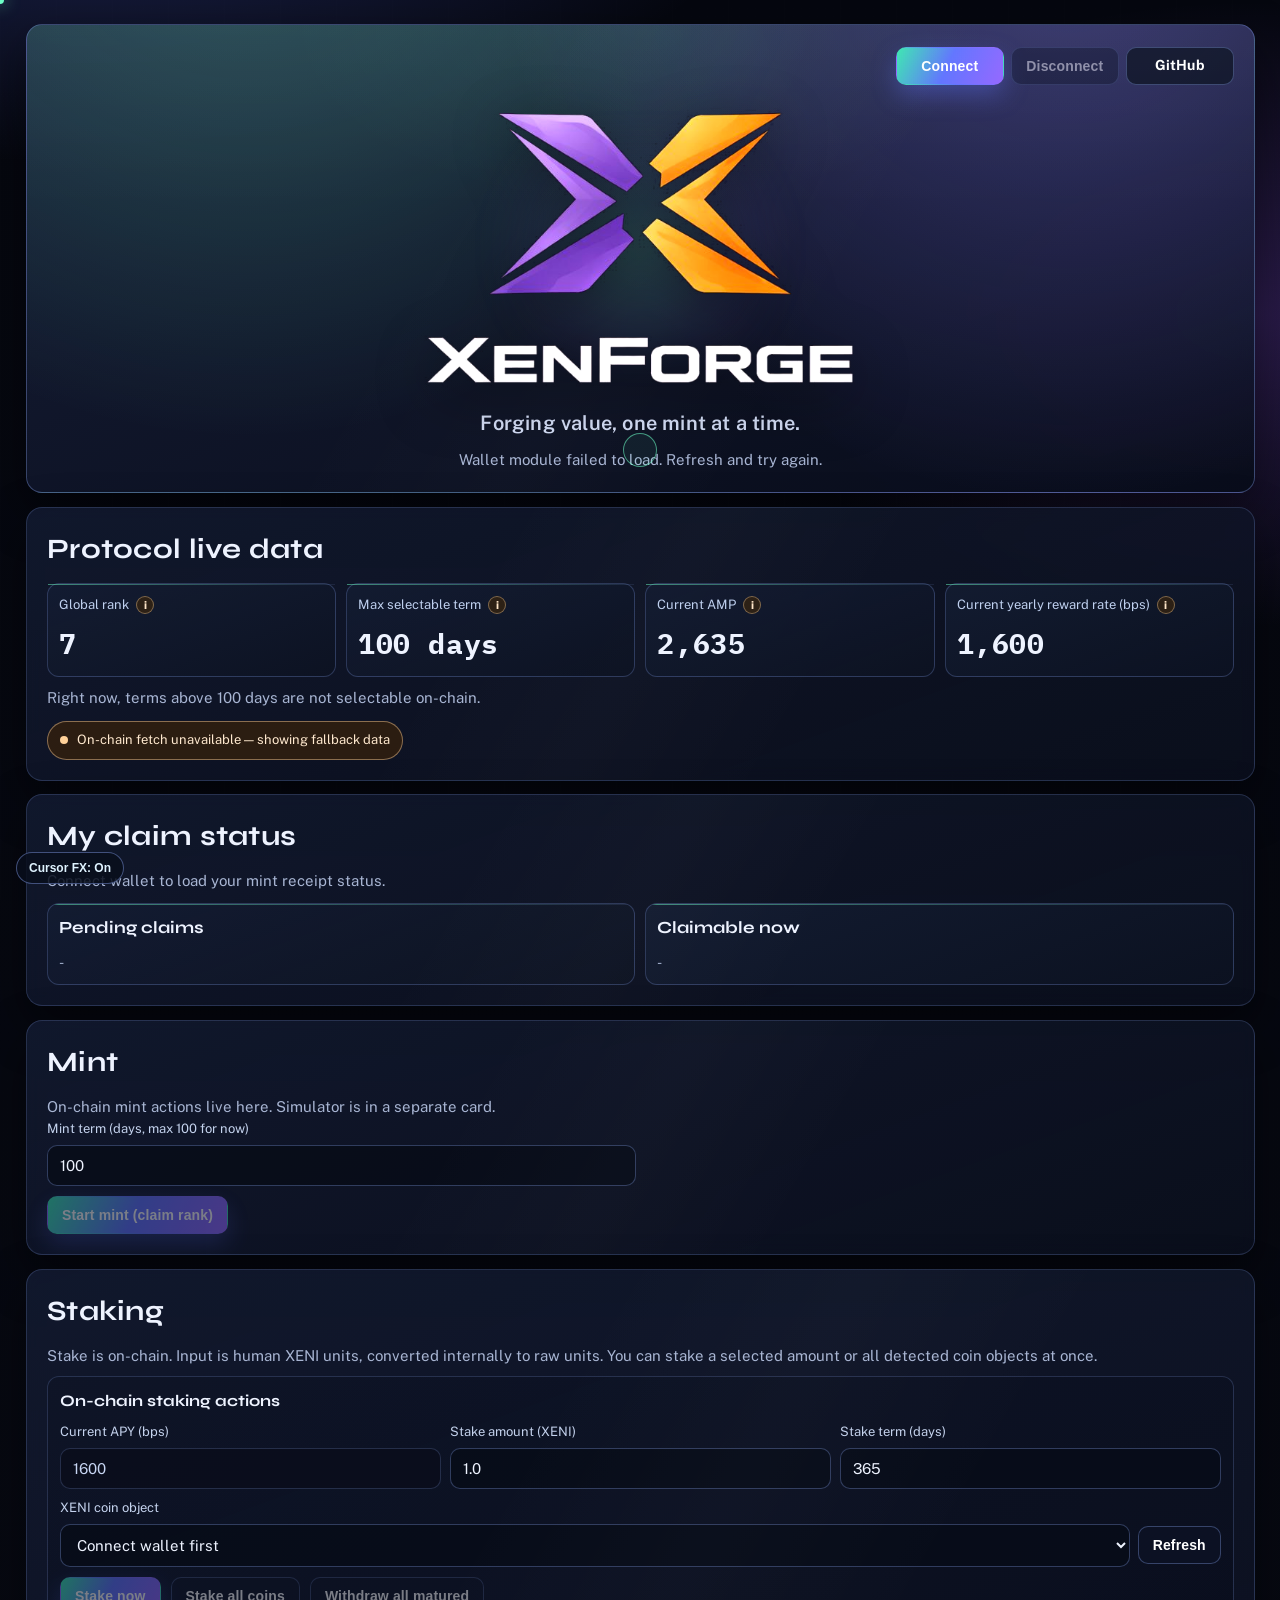
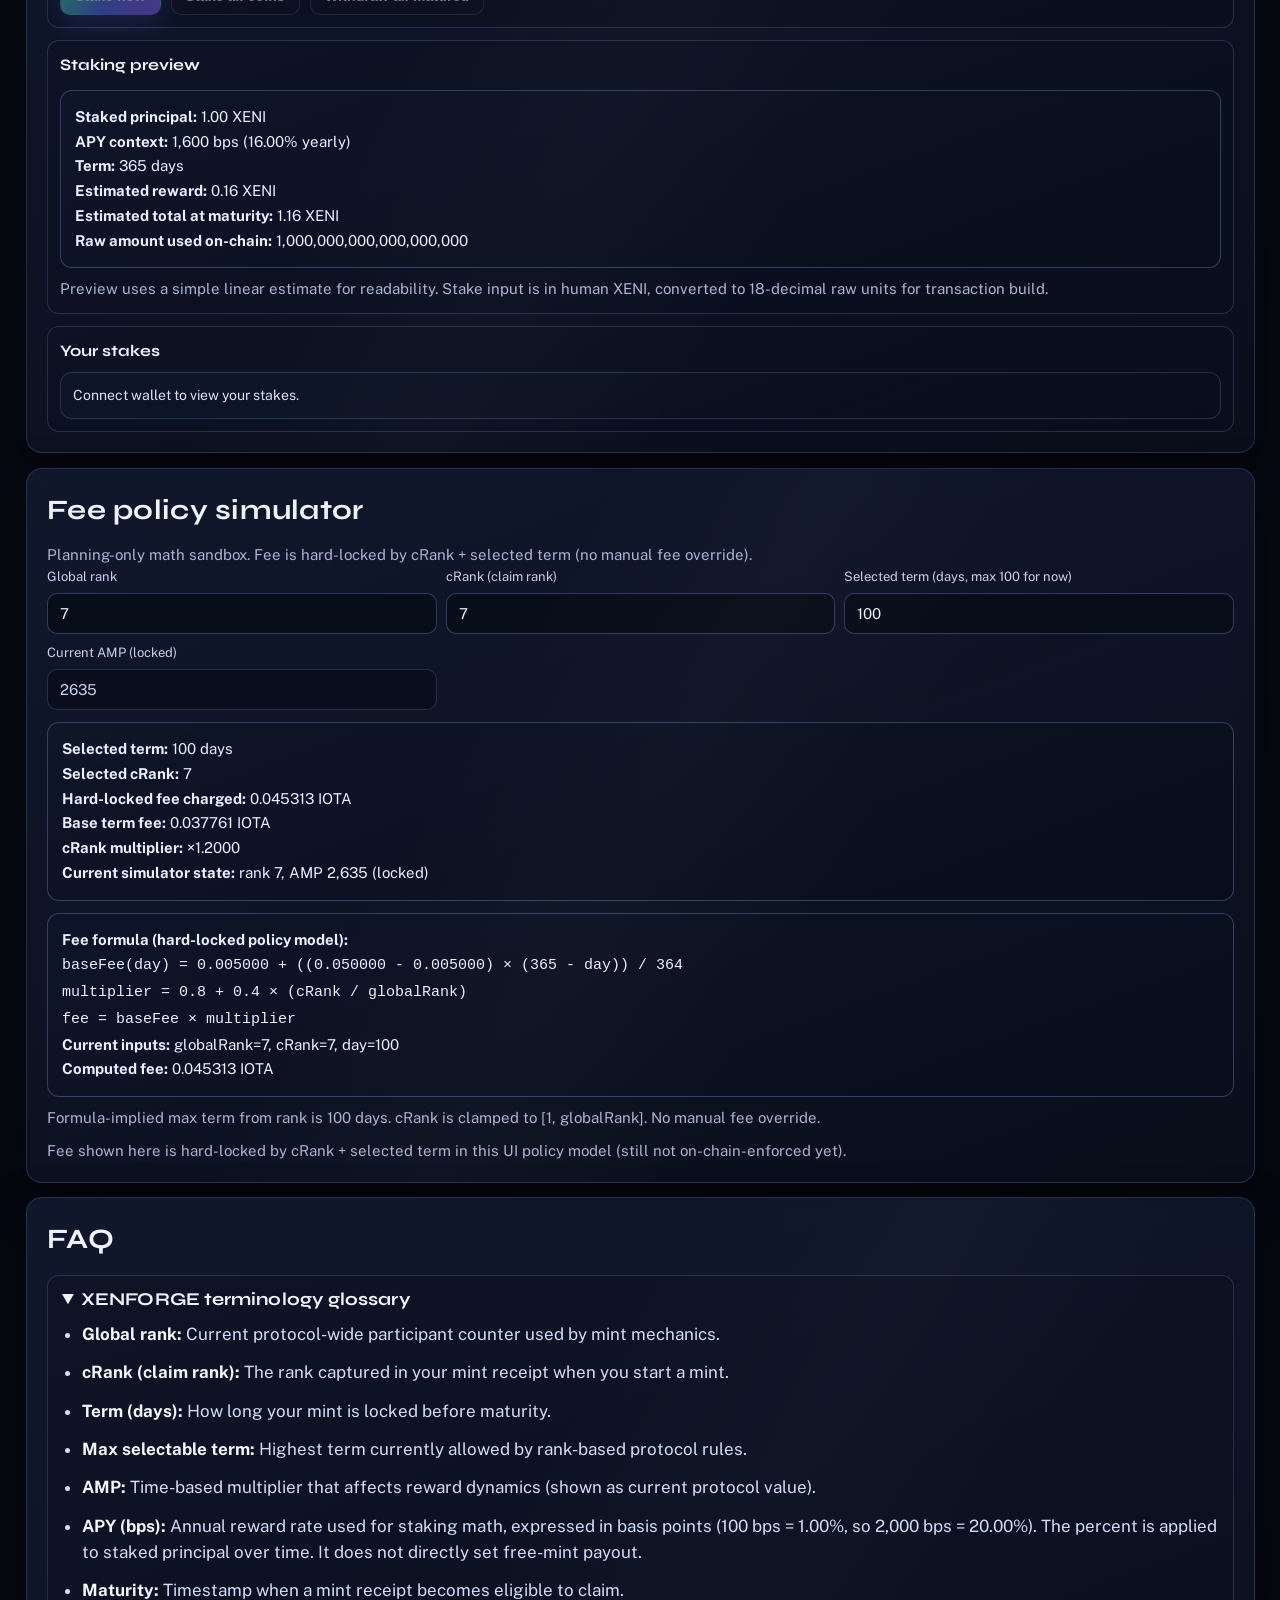
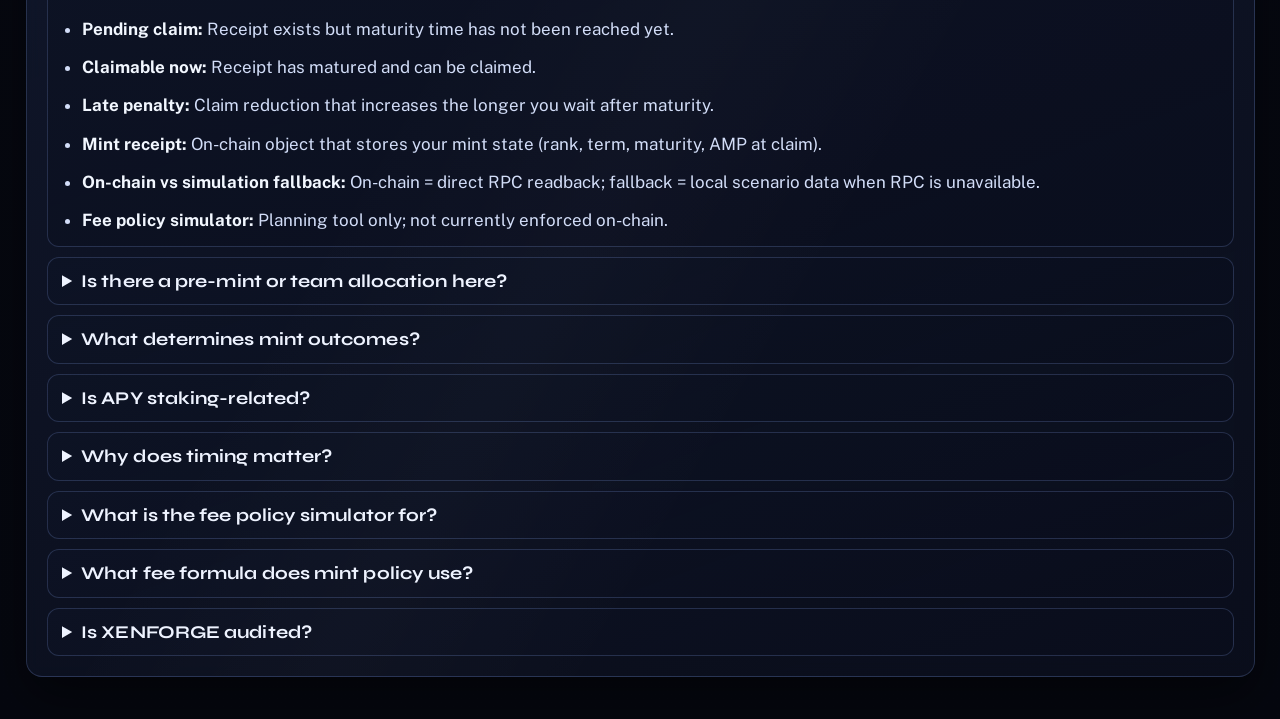
==== commit f12cb2d0: "xenforge: add claim-all mints and withdraw-all matured stake actions" ====
--- a/web/index.html
+++ b/web/index.html
@@ -70,7 +70,7 @@
             <h3>Claimable now</h3>
             <div id="claimableClaims" class="claim-body">-</div>
             <div id="claimActionRow" class="claim-action-row" style="display:none" hidden aria-hidden="true">
-              <button id="claimMintBtn" class="btn primary" type="button" disabled>Claim mint reward</button>
+              <button id="claimMintBtn" class="btn primary" type="button" disabled>Claim all mint rewards</button>
             </div>
           </article>
         </div>
@@ -111,6 +111,7 @@
           <div class="stake-actions">
             <button id="stakeNowBtn" class="btn primary" type="button">Stake now</button>
             <button id="stakeAllBtn" class="btn ghost" type="button">Stake all coins</button>
+            <button id="withdrawAllStakesBtn" class="btn ghost" type="button" disabled>Withdraw all matured</button>
             <span id="stakeTxStatus" class="subtle"></span>
           </div>
         </div>
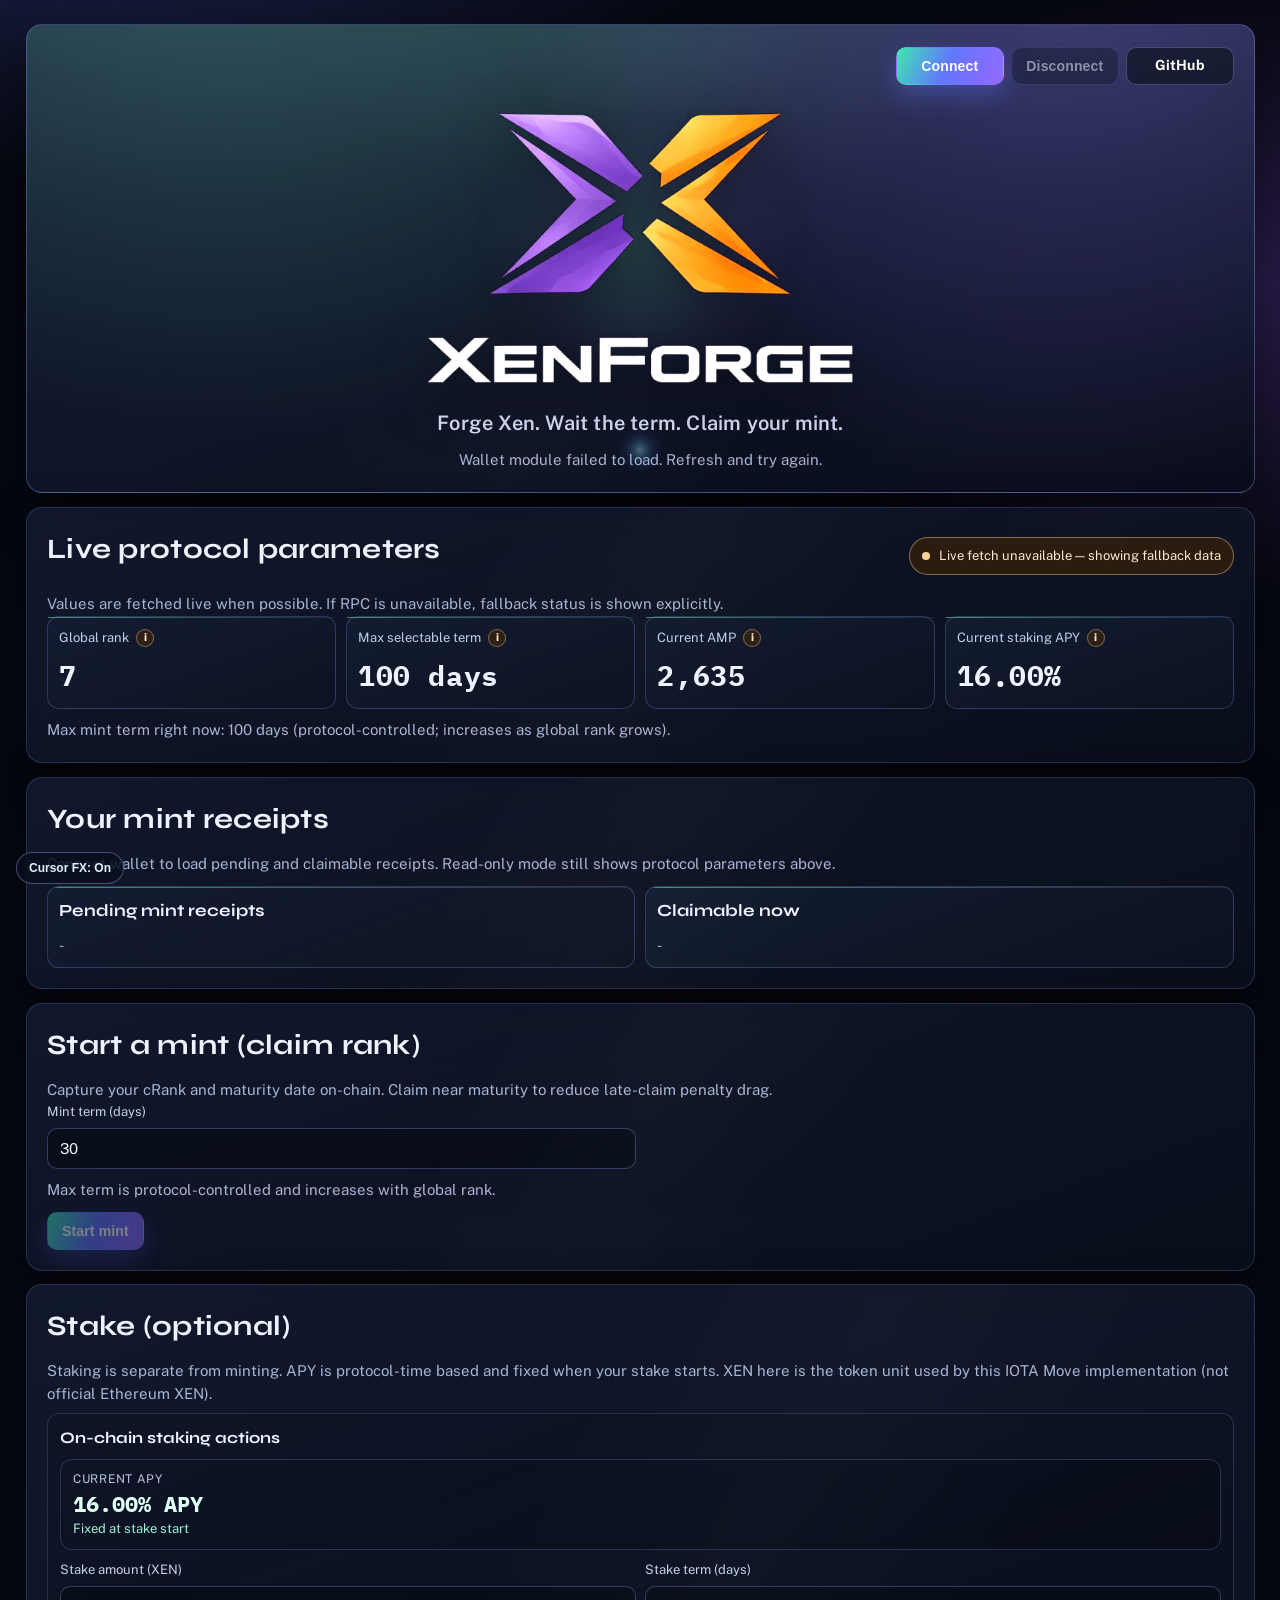
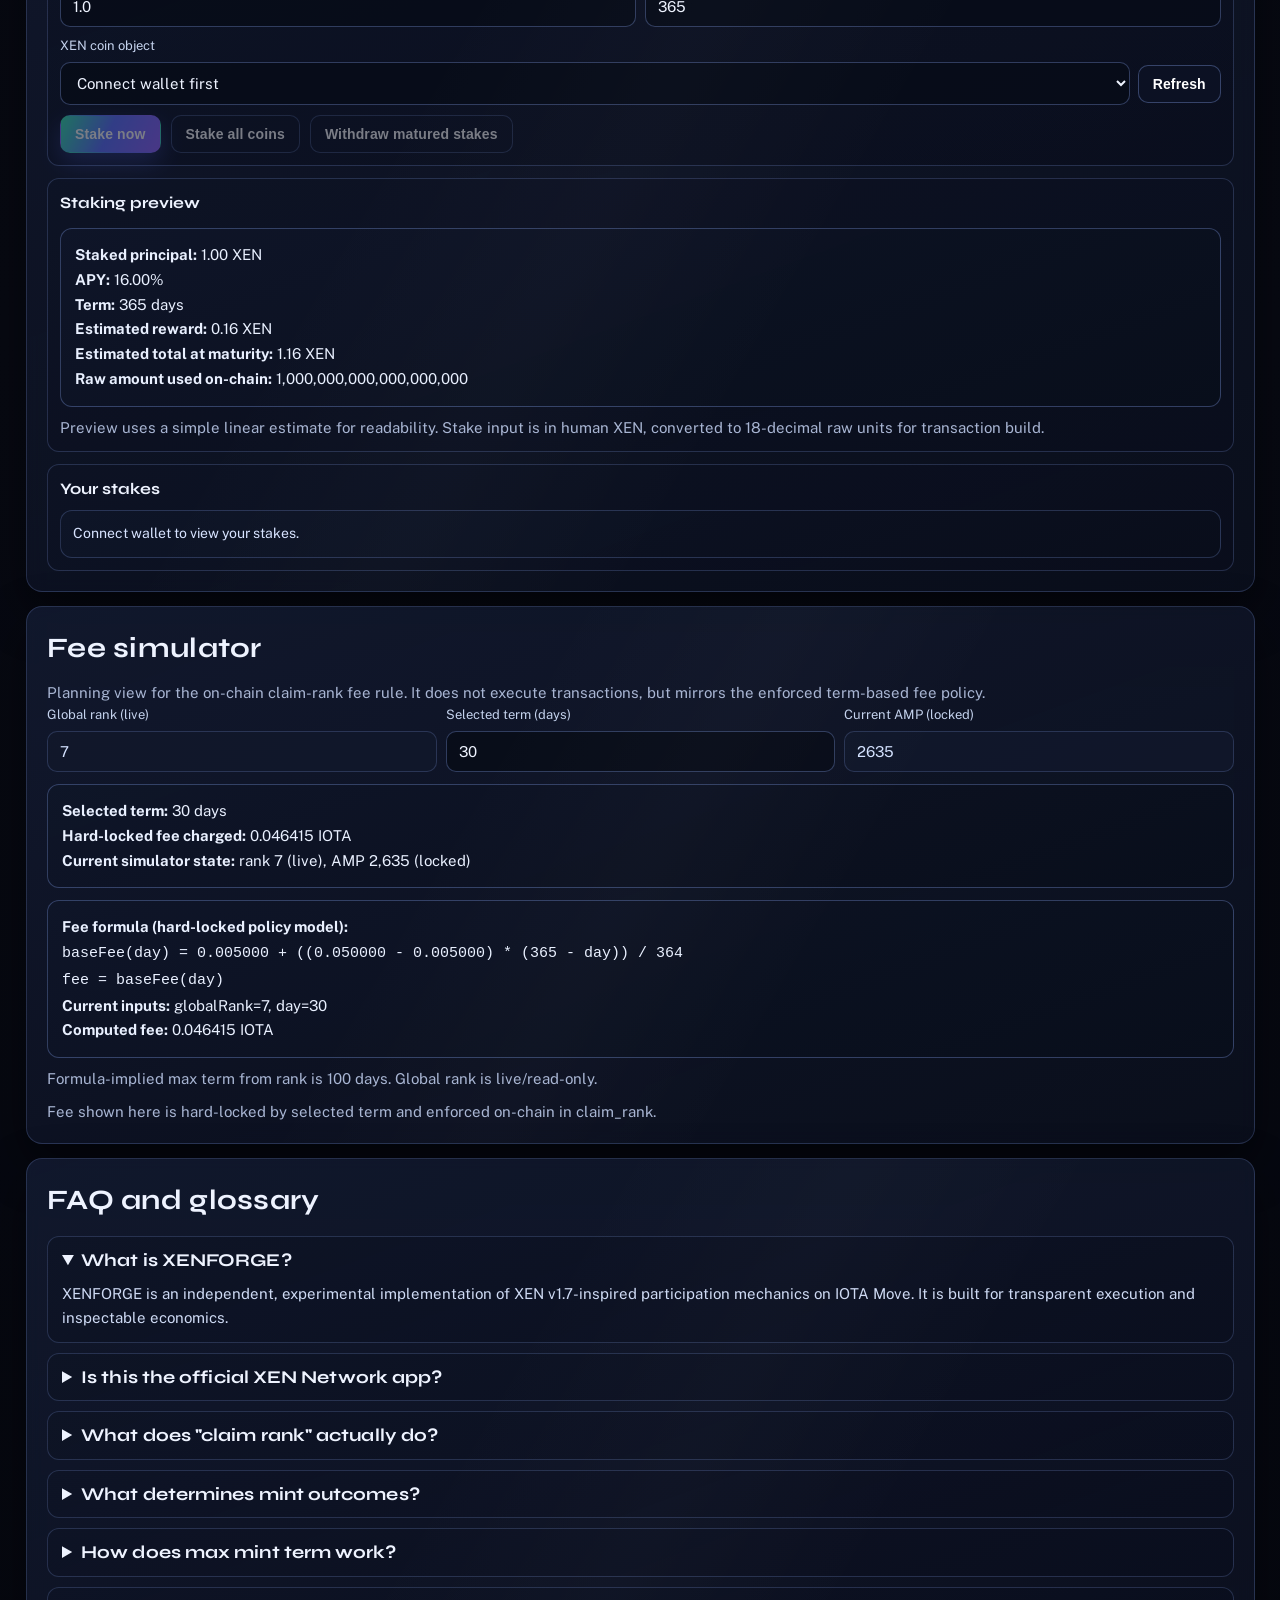
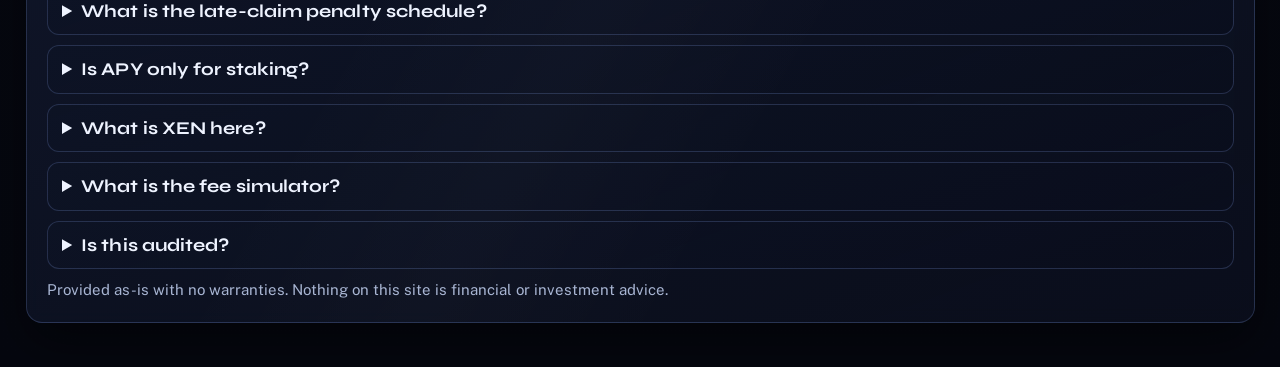
==== commit 5e1da5d4: "xenforge: enforce on-chain claim_rank fee and migrate to new published package/protocol IDs" ====
--- a/web/index.html
+++ b/web/index.html
@@ -23,14 +23,19 @@
         <div class="logo-wrap">
           <img src="./assets/zenforge-logo-cutout.png" alt="XENFORGE logo" class="logo" />
         </div>
-        <p class="sub hero-tagline">Forging value, one mint at a time.</p>
-        <p id="walletStatus" class="subtle">Detecting compatible IOTA wallets…</p>
+        <p class="sub hero-tagline">Forge Xen. Wait the term. Claim your mint.</p>
+        <p id="walletStatus" class="subtle">Connect wallet to sign transactions, or continue read-only to inspect protocol parameters.</p>
       </section>
 
       <section class="card protocol-card">
         <div class="row">
-          <h2>Protocol live data</h2>
-        </div>
+          <h2>Live protocol parameters</h2>
+          <div id="liveFetchBar" class="fetch-bar fetch-inline checking">
+            <span class="dot" aria-hidden="true"></span>
+            <span id="liveFetchText">Checking live chain fetch status…</span>
+          </div>
+        </div>
+        <p class="subtle">Values are fetched live when possible. If RPC is unavailable, fallback status is shown explicitly.</p>
 
         <div class="metrics">
           <article>
@@ -46,61 +51,64 @@
             <div id="metricAmp" class="value">-</div>
           </article>
           <article>
-            <div class="label-row"><span class="label">Current yearly reward rate (bps)</span><span class="info-wrap"><span class="info" tabindex="0">i</span><span class="info-tip">Current annual reward rate in basis points (1 bps = 0.01%).</span></span></div>
+            <div class="label-row"><span class="label">Current staking APY</span><span class="info-wrap"><span class="info" tabindex="0">i</span><span class="info-tip">Annual staking rate; fixed when a new stake starts.</span></span></div>
             <div id="metricApy" class="value">-</div>
           </article>
         </div>
         <p id="selectableTermHint" class="subtle"></p>
-        <div id="liveFetchBar" class="fetch-bar checking">
-          <span class="dot" aria-hidden="true"></span>
-          <span id="liveFetchText">Checking live chain fetch status…</span>
-        </div>
       </section>
 
       <section class="card">
-        <h2>My claim status</h2>
-        <p id="claimsHint" class="subtle">Connect wallet to load your mint receipt status.</p>
+        <h2>Your mint receipts</h2>
+        <p id="claimsHint" class="subtle">Connect wallet to load pending and claimable receipts. No keys are stored by this site.</p>
 
         <div class="claims-grid">
           <article class="claim-card">
-            <h3>Pending claims</h3>
+            <h3>Pending mint receipts</h3>
             <div id="pendingClaims" class="claim-body">-</div>
           </article>
           <article class="claim-card">
             <h3>Claimable now</h3>
             <div id="claimableClaims" class="claim-body">-</div>
             <div id="claimActionRow" class="claim-action-row" style="display:none" hidden aria-hidden="true">
-              <button id="claimMintBtn" class="btn primary" type="button" disabled>Claim all mint rewards</button>
+              <button id="claimMintBtn" class="btn primary" type="button" disabled>Claim matured mints</button>
             </div>
           </article>
         </div>
       </section>
 
       <section class="card" id="mintCard">
-        <h2>Mint</h2>
-        <p class="subtle">On-chain mint actions live here. Simulator is in a separate card.</p>
+        <h2>Start a mint (claim rank)</h2>
+        <p class="subtle">Capture your cRank and maturity date on-chain. Claim near maturity to reduce late-claim penalty drag.</p>
 
         <div class="inputs">
-          <label>Mint term (days, max 100 for now)<input id="mintTermDays" type="number" min="1" max="100" step="1" value="30" /></label>
-        </div>
+          <label>Mint term (days)<input id="mintTermDays" type="number" min="1" max="100" step="1" value="30" /></label>
+        </div>
+        <p class="subtle">Max term is protocol-controlled and increases with global rank.</p>
 
         <div class="mint-actions">
-          <button id="mintNowBtn" class="btn primary" type="button">Start mint (claim rank)</button>
+          <button id="mintNowBtn" class="btn primary" type="button">Start mint</button>
           <span id="mintTxStatus" class="subtle"></span>
         </div>
       </section>
 
       <section class="card" id="stakingCard">
-        <h2>Staking</h2>
-        <p class="subtle">Stake is on-chain. Input is human XENI units, converted internally to raw units. You can stake a selected amount or all detected coin objects at once.</p>
+        <h2>Stake (optional)</h2>
+        <p class="subtle">Staking is separate from minting. APY is protocol-time based and fixed when your stake starts. XEN here is the token unit used by this IOTA Move implementation (not official Ethereum XEN).</p>
 
         <div class="flow-block">
           <h4 class="flow-title">On-chain staking actions</h4>
+
+          <div class="stake-apy-stat" aria-live="polite">
+            <span class="stake-apy-label">Current APY</span>
+            <strong id="stakeApyBps" class="stake-apy-value">20.00% APY</strong>
+            <span id="stakeApyPct" class="stake-apy-sub">Fixed at stake start</span>
+          </div>
+
           <div class="inputs stake-grid">
-            <label>Current APY (bps)<input id="stakeApyBps" type="number" min="0" step="1" value="2000" readonly /></label>
-            <label>Stake amount (XENI)<input id="stakeAmount" type="text" inputmode="decimal" value="1.0" /></label>
+            <label>Stake amount (XEN)<input id="stakeAmount" type="text" inputmode="decimal" value="1.0" /></label>
             <label>Stake term (days)<input id="stakeTermDays" type="number" min="1" max="1000" step="1" value="365" /></label>
-            <label class="wide">XENI coin object
+            <label class="wide">XEN coin object
               <div class="stake-coin-row">
                 <select id="stakeCoinSelect"></select>
                 <button id="refreshStakeCoins" class="btn ghost" type="button">Refresh</button>
@@ -111,7 +119,7 @@
           <div class="stake-actions">
             <button id="stakeNowBtn" class="btn primary" type="button">Stake now</button>
             <button id="stakeAllBtn" class="btn ghost" type="button">Stake all coins</button>
-            <button id="withdrawAllStakesBtn" class="btn ghost" type="button" disabled>Withdraw all matured</button>
+            <button id="withdrawAllStakesBtn" class="btn ghost" type="button" disabled>Withdraw matured stakes</button>
             <span id="stakeTxStatus" class="subtle"></span>
           </div>
         </div>
@@ -129,13 +137,12 @@
       </section>
 
       <section class="card" id="simulatorCard">
-        <h2>Fee policy simulator</h2>
-        <p class="subtle">Planning-only math sandbox. Fee is hard-locked by cRank + selected term (no manual fee override).</p>
+        <h2>Fee simulator</h2>
+        <p class="subtle">Planning view for the on-chain claim-rank fee rule. It does not execute transactions, but mirrors the enforced term-based fee policy.</p>
 
         <div class="inputs sim-grid">
-          <label>Global rank<input id="simGlobalRank" type="number" min="1" step="1" value="1" /></label>
-          <label>cRank (claim rank)<input id="simCRank" type="number" min="1" step="1" value="1" /></label>
-          <label>Selected term (days, max 100 for now)<input id="simTermDays" type="number" min="1" max="100" step="1" value="30" /></label>
+          <label>Global rank (live)<input id="simGlobalRank" type="number" min="1" step="1" value="1" readonly /></label>
+          <label>Selected term (days)<input id="simTermDays" type="number" min="1" max="100" step="1" value="30" /></label>
           <label>Current AMP (locked)<input id="simAmp" type="number" min="1" step="1" value="3000" readonly /></label>
         </div>
 
@@ -146,68 +153,66 @@
       </section>
 
       <section id="faq" class="card faq-card">
-        <h2>FAQ</h2>
+        <h2>FAQ and glossary</h2>
 
         <details open class="faq-glossary">
-          <summary>XENFORGE terminology glossary</summary>
-          <ul>
-            <li><b>Global rank:</b> Current protocol-wide participant counter used by mint mechanics.</li>
-            <li><b>cRank (claim rank):</b> The rank captured in your mint receipt when you start a mint.</li>
-            <li><b>Term (days):</b> How long your mint is locked before maturity.</li>
-            <li><b>Max selectable term:</b> Highest term currently allowed by rank-based protocol rules.</li>
-            <li><b>AMP:</b> Time-based multiplier that affects reward dynamics (shown as current protocol value).</li>
-            <li><b>APY (bps):</b> Annual reward rate used for staking math, expressed in basis points (100 bps = 1.00%, so 2,000 bps = 20.00%). The percent is applied to staked principal over time. It does not directly set free-mint payout.</li>
-            <li><b>Maturity:</b> Timestamp when a mint receipt becomes eligible to claim.</li>
-            <li><b>Pending claim:</b> Receipt exists but maturity time has not been reached yet.</li>
-            <li><b>Claimable now:</b> Receipt has matured and can be claimed.</li>
-            <li><b>Late penalty:</b> Claim reduction that increases the longer you wait after maturity.</li>
-            <li><b>Mint receipt:</b> On-chain object that stores your mint state (rank, term, maturity, AMP at claim).</li>
-            <li><b>On-chain vs simulation fallback:</b> On-chain = direct RPC readback; fallback = local scenario data when RPC is unavailable.</li>
-            <li><b>Fee policy simulator:</b> Planning tool only; not currently enforced on-chain.</li>
-          </ul>
-        </details>
-
-        <details>
-          <summary>Is there a pre-mint or team allocation here?</summary>
-          <p>No. There is no pre-mint or team allocation in this build.</p>
+          <summary>What is XENFORGE?</summary>
+          <p>XENFORGE is an independent, experimental implementation of XEN v1.7-inspired participation mechanics on IOTA Move. It is built for transparent execution and inspectable economics.</p>
+        </details>
+
+        <details>
+          <summary>Is this the official XEN Network app?</summary>
+          <p>No. This is not the official XEN app and is not affiliated with Xenworld LLC or Fair Crypto Foundation.</p>
+        </details>
+
+        <details>
+          <summary>What does "claim rank" actually do?</summary>
+          <p>Starting a mint captures your cRank and maturity schedule on-chain. Your eventual mint outcome depends on rank delta, selected term, protocol multipliers, and claim timing.</p>
         </details>
 
         <details>
           <summary>What determines mint outcomes?</summary>
-          <p>Free-mint outcomes are driven by cRank vs current global rank (rank delta), selected term, AMP at claim, and claim timing/late-penalty band.</p>
-        </details>
-
-        <details>
-          <summary>Is APY staking-related?</summary>
-          <p>Yes. APY is primarily for staking reward calculations (rate on staked principal over term). Free-mint claim payout uses mint-specific terms (rank delta, term, AMP, and timing).</p>
-        </details>
-
-        <details>
-          <summary>Why does timing matter?</summary>
-          <p>Timing is a user control lever: claim near maturity to protect value. Waiting longer increases the late-claim reduction band.</p>
-        </details>
-
-        <details>
-          <summary>What is the fee policy simulator for?</summary>
-          <p>It is a planning tool for scenario checks (term, fee range, and outcome context). It is intentionally off-chain and does not execute transactions.</p>
-        </details>
-
-        <details>
-          <summary>What fee formula does mint policy use?</summary>
-          <p>Current policy model hard-locks fee by cRank + term:<br/><code>baseFee(day) = baseMin + ((baseMax - baseMin) × (365 - day)) / 364</code><br/><code>multiplier = 0.8 + 0.4 × (cRank / globalRank)</code><br/><code>fee = baseFee × multiplier</code><br/>No manual fee override in the simulator.</p>
-        </details>
-
-        <details>
-          <summary>Is XENFORGE audited?</summary>
-          <p>No. Current build is unaudited and experimental.</p>
-        </details>
+          <p>Core levers are rank delta (global rank minus cRank), term length, AMP/EAA dynamics, and late-claim penalty if claimed after maturity.</p>
+        </details>
+
+        <details>
+          <summary>How does max mint term work?</summary>
+          <p>Max term is protocol-controlled: 100 days until global rank passes 5,000, then it grows with a logarithmic rule.</p>
+        </details>
+
+        <details>
+          <summary>What is the late-claim penalty schedule?</summary>
+          <p>Penalty bands: day 0=0%, day 1=1%, day 2=3%, day 3=8%, day 4=17%, day 5=35%, day 6=72%, day 7+=99%.</p>
+        </details>
+
+        <details>
+          <summary>Is APY only for staking?</summary>
+          <p>Yes. APY applies to staking math. Mint outcomes come from mint-specific variables and timing, not staking APY.</p>
+        </details>
+
+        <details>
+          <summary>What is XEN here?</summary>
+          <p>XEN is the token unit used by this IOTA Move implementation. It is not official Ethereum XEN.</p>
+        </details>
+
+        <details>
+          <summary>What is the fee simulator?</summary>
+          <p>A planning view for the term-based claim-rank fee that is enforced on-chain. It previews the exact fee before you sign.</p>
+        </details>
+
+        <details>
+          <summary>Is this audited?</summary>
+          <p>No. Current build is unaudited and experimental. Digital assets are risky and may lose value.</p>
+        </details>
+
+        <p class="subtle">Provided as-is with no warranties. Nothing on this site is financial or investment advice.</p>
       </section>
     </main>
 
-    <div id="cursorGlow" class="cursor-glow" aria-hidden="true"></div>
-    <div id="cursorDot" class="cursor-dot" aria-hidden="true"></div>
     <button id="cursorToggle" class="cursor-toggle" type="button">Cursor FX: On</button>
 
     <script type="module" src="./app.js"></script>
   </body>
 </html>
+
+
--- a/web/styles.css
+++ b/web/styles.css
@@ -356,6 +356,12 @@
   background: rgba(11, 18, 33, 0.78);
 }
 
+.fetch-bar.fetch-inline {
+  margin-top: 0;
+  margin-left: auto;
+  white-space: nowrap;
+}
+
 .fetch-bar .dot {
   width: 8px;
   height: 8px;
@@ -539,12 +545,48 @@
   grid-template-columns: repeat(3, minmax(0, 1fr));
 }
 
+#simGlobalRank[readonly],
+#simAmp[readonly] {
+  background: rgba(18, 26, 45, 0.72);
+  color: #d4e2ff;
+}
+
 .stake-grid {
-  grid-template-columns: repeat(3, minmax(0, 1fr));
+  grid-template-columns: repeat(2, minmax(0, 1fr));
 }
 
 .stake-grid .wide {
   grid-column: 1 / -1;
+}
+
+.stake-apy-stat {
+  margin: 4px 0 10px;
+  border: 1px solid rgba(143, 173, 255, 0.22);
+  border-radius: 12px;
+  background: linear-gradient(155deg, rgba(13, 20, 38, 0.76), rgba(8, 12, 24, 0.84));
+  padding: 10px 12px;
+  display: grid;
+  gap: 3px;
+}
+
+.stake-apy-label {
+  font-size: 12px;
+  color: #b9c8e7;
+  text-transform: uppercase;
+  letter-spacing: 0.06em;
+}
+
+.stake-apy-value {
+  font-size: 22px;
+  font-weight: 800;
+  font-family: 'IBM Plex Mono', ui-monospace, monospace;
+  color: #dffff3;
+  line-height: 1.1;
+}
+
+.stake-apy-sub {
+  font-size: 13px;
+  color: #9ff3d7;
 }
 
 .stake-coin-row {
@@ -844,6 +886,118 @@
   color: var(--muted);
   font-size: 14px;
   line-height: 1.6;
+  max-height: 260px;
+  overflow: auto;
+}
+
+.claim-summary-line {
+  margin-top: 6px;
+  margin-bottom: 10px;
+  display: flex;
+  flex-wrap: wrap;
+  gap: 6px;
+}
+
+.claim-stat-pill {
+  display: inline-flex;
+  align-items: center;
+  gap: 6px;
+  border-radius: 999px;
+  padding: 4px 9px;
+  font-size: 11px;
+  font-weight: 700;
+  letter-spacing: 0.02em;
+  border: 1px solid rgba(143, 173, 255, 0.28);
+  color: #cfe0ff;
+  background: rgba(17, 24, 43, 0.66);
+}
+
+.claim-stat-pill.hot {
+  border-color: rgba(110, 255, 199, 0.42);
+  color: #b9ffe4;
+  background: rgba(9, 40, 31, 0.66);
+}
+
+.claim-stat-pill.legacy {
+  border-color: rgba(169, 191, 238, 0.3);
+  color: #c3d4f6;
+  background: rgba(17, 24, 43, 0.66);
+}
+
+.pill-dot {
+  width: 6px;
+  height: 6px;
+  border-radius: 999px;
+  background: #6effc7;
+  box-shadow: 0 0 10px rgba(110, 255, 199, 0.75);
+}
+
+.claim-list {
+  display: grid;
+  gap: 6px;
+}
+
+.claim-row {
+  display: grid;
+  grid-template-columns: minmax(0, 1fr) auto;
+  gap: 8px;
+  align-items: center;
+  border: 1px solid rgba(143, 173, 255, 0.16);
+  border-radius: 10px;
+  padding: 6px 8px;
+  background: rgba(11, 17, 32, 0.55);
+}
+
+.claim-col-main {
+  min-width: 0;
+  color: #d7e4ff;
+  display: inline-flex;
+  align-items: center;
+  gap: 6px;
+}
+
+.claim-col-eta {
+  font-family: 'IBM Plex Mono', ui-monospace, monospace;
+  color: #c6d8ff;
+  white-space: nowrap;
+}
+
+.claim-tag {
+  border-radius: 999px;
+  padding: 2px 8px;
+  font-size: 11px;
+  font-weight: 700;
+  border: 1px solid rgba(143, 173, 255, 0.28);
+  color: #cfe0ff;
+  background: rgba(19, 27, 49, 0.7);
+}
+
+.claim-tag.current {
+  border-color: rgba(110, 255, 199, 0.35);
+  color: #b9ffe4;
+  background: rgba(9, 40, 31, 0.66);
+}
+
+.claim-tag.legacy {
+  border-color: rgba(169, 191, 238, 0.3);
+  color: #c3d4f6;
+  background: rgba(17, 24, 43, 0.66);
+}
+
+.claim-more-wrap {
+  margin-top: 8px;
+}
+
+.claim-more {
+  color: #9fb4df;
+  font-size: 13px;
+}
+
+.claim-live {
+  color: #6effc7;
+  font-family: 'IBM Plex Mono', 'SFMono-Regular', Consolas, monospace;
+  font-weight: 700;
+  letter-spacing: 0.02em;
 }
 
 .claim-action-row {
@@ -864,46 +1018,30 @@
   color: var(--amber);
 }
 
-.cursor-dot,
-.cursor-glow {
+.claim-muted {
+  color: #9cb1d8;
+}
+
+.claim-sep {
+  margin: 8px 0;
+  border-top: 1px dashed rgba(143, 173, 255, 0.22);
+}
+
+.cursor-canvas-overlay {
   position: fixed;
   top: 0;
   left: 0;
-  transform: translate(-50%, -50%);
+  width: 100vw;
+  height: 100vh;
   pointer-events: none;
-  z-index: 9999;
-  opacity: 0;
-}
-
-.cursor-dot {
-  width: 8px;
-  height: 8px;
-  border-radius: 999px;
-  background: #6effc7;
-  box-shadow: 0 0 16px rgba(110, 255, 199, 0.75);
-}
-
-.cursor-glow {
-  width: 34px;
-  height: 34px;
-  border-radius: 999px;
-  border: 1px solid rgba(110, 255, 199, 0.55);
-  background: rgba(110, 255, 199, 0.06);
-  transition: width 120ms ease, height 120ms ease, border-color 120ms ease, background 120ms ease;
-}
-
-.cursor-glow.active {
-  width: 52px;
-  height: 52px;
-  border-color: rgba(143, 173, 255, 0.8);
-  background: rgba(143, 173, 255, 0.14);
+  z-index: 12000;
 }
 
 .cursor-toggle {
   position: fixed;
   left: 16px;
   bottom: 16px;
-  z-index: 10000;
+  z-index: 12010;
   border: 1px solid rgba(143, 173, 255, 0.42);
   border-radius: 999px;
   padding: 8px 12px;
@@ -911,34 +1049,32 @@
   font-weight: 700;
   color: #dff3ff;
   background: rgba(9, 15, 28, 0.86);
+  cursor: pointer;
 }
 
 .cursor-toggle:hover {
   border-color: rgba(110, 255, 199, 0.52);
 }
 
-@media (hover: hover) and (pointer: fine) {
-  body.cursor-fx-enabled,
-  body.cursor-fx-enabled a,
-  body.cursor-fx-enabled button,
-  body.cursor-fx-enabled input,
-  body.cursor-fx-enabled select,
-  body.cursor-fx-enabled textarea,
-  body.cursor-fx-enabled summary,
-  body.cursor-fx-enabled [role='button'] {
-    cursor: none !important;
-  }
-
-  body.cursor-fx-enabled .cursor-dot,
-  body.cursor-fx-enabled .cursor-glow {
-    opacity: 1;
-  }
-}
-
-@media (hover: none), (pointer: coarse) {
+body.cursor-animation-enabled,
+body.cursor-animation-enabled a,
+body.cursor-animation-enabled button,
+body.cursor-animation-enabled input,
+body.cursor-animation-enabled select,
+body.cursor-animation-enabled textarea,
+body.cursor-animation-enabled summary,
+body.cursor-animation-enabled [role='button'] {
+  cursor: none !important;
+}
+
+body.cursor-animation-enabled .card,
+body.cursor-animation-enabled .card * {
+  cursor: auto !important;
+}
+
+@media (hover: none), (pointer: coarse), (max-width: 767px) {
   .cursor-toggle,
-  .cursor-dot,
-  .cursor-glow {
+  .cursor-canvas-overlay {
     display: none !important;
   }
 }
@@ -953,8 +1089,7 @@
   }
 
   .cursor-toggle,
-  .cursor-dot,
-  .cursor-glow {
+  .cursor-canvas-overlay {
     display: none !important;
   }
 }
@@ -1012,4 +1147,91 @@
   .claim-action-row {
     justify-content: flex-start;
   }
-}
+
+  .claim-row {
+    grid-template-columns: 1fr;
+    gap: 4px;
+  }
+
+  .row {
+    flex-wrap: wrap;
+    align-items: flex-start;
+  }
+
+  .fetch-bar.fetch-inline {
+    margin-left: 0;
+  }
+}
+
+.tx-toast-root {
+  position: fixed;
+  top: 16px;
+  right: 16px;
+  z-index: 1200;
+  display: grid;
+  gap: 10px;
+  width: min(420px, calc(100vw - 24px));
+  pointer-events: none;
+}
+
+.tx-toast {
+  position: relative;
+  pointer-events: auto;
+  border-radius: 14px;
+  border: 1px solid rgba(143, 173, 255, 0.32);
+  background: linear-gradient(165deg, rgba(16, 23, 42, 0.96), rgba(10, 14, 26, 0.92));
+  box-shadow: 0 18px 42px rgba(0, 0, 0, 0.45);
+  padding: 12px 40px 12px 13px;
+  color: var(--text);
+  animation: riseIn 220ms cubic-bezier(0.2, 0.7, 0.2, 1) both;
+}
+
+.tx-toast.success {
+  border-color: rgba(110, 255, 199, 0.55);
+}
+
+.tx-toast.error {
+  border-color: rgba(255, 140, 174, 0.6);
+}
+
+.tx-toast.info {
+  border-color: rgba(143, 173, 255, 0.55);
+}
+
+.tx-toast-title {
+  font-weight: 700;
+  font-size: 14px;
+  margin-bottom: 4px;
+}
+
+.tx-toast-message,
+.tx-toast-digest {
+  font-size: 12px;
+  color: #d3e0ff;
+  line-height: 1.4;
+  word-break: break-word;
+}
+
+.tx-toast-digest {
+  margin-top: 6px;
+  color: #b9c9f9;
+}
+
+.tx-toast-close {
+  position: absolute;
+  top: 8px;
+  right: 8px;
+  width: 24px;
+  height: 24px;
+  border: 0;
+  border-radius: 8px;
+  color: #d9e6ff;
+  background: rgba(255, 255, 255, 0.08);
+  cursor: pointer;
+  font-size: 16px;
+  line-height: 1;
+}
+
+.tx-toast-close:hover {
+  background: rgba(255, 255, 255, 0.16);
+}
